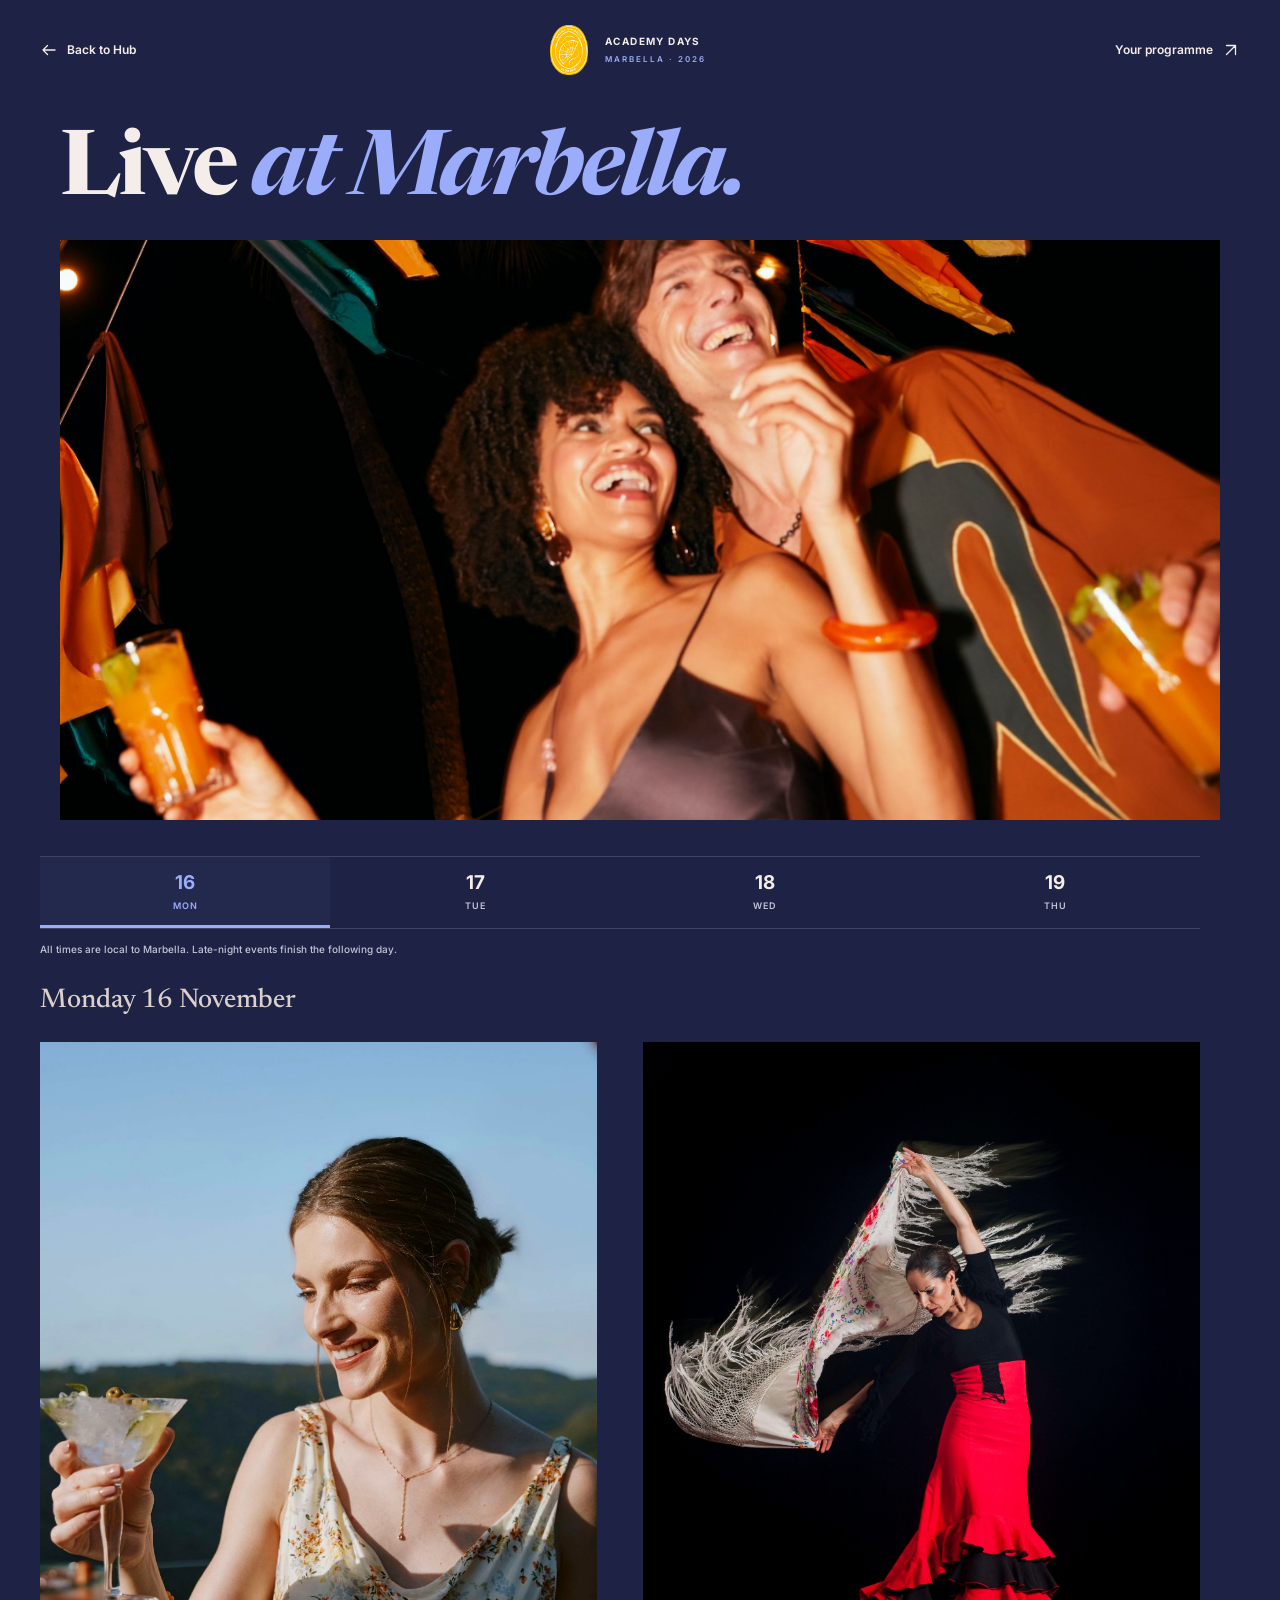
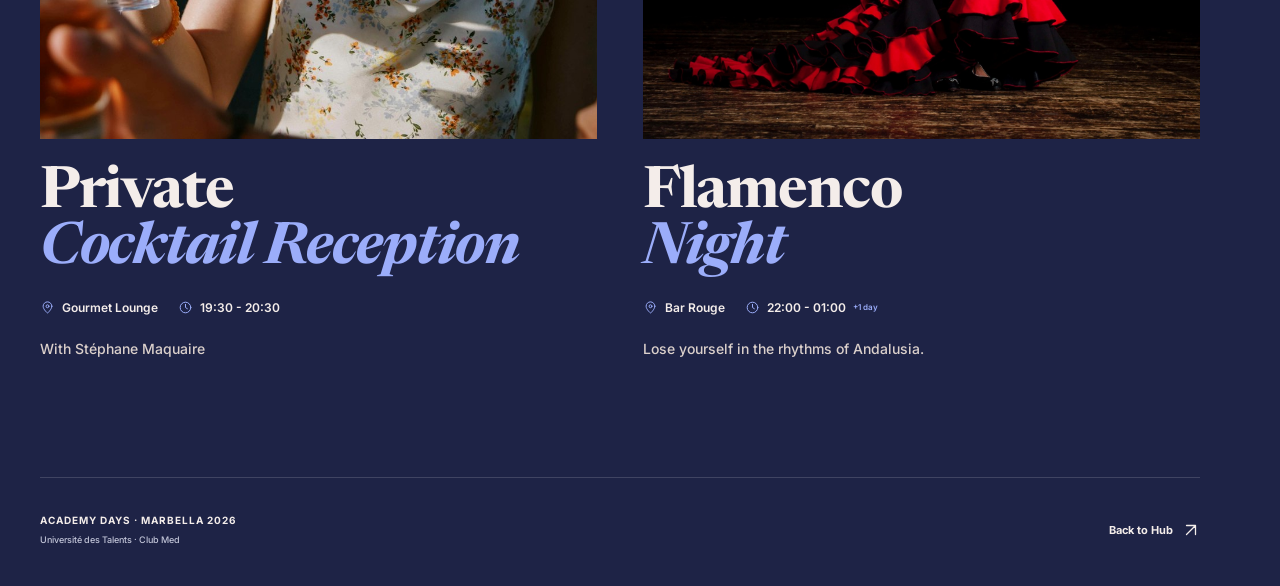
==== index.html @ 154d4a08 "Add files via upload" ====
<!doctype html>
<html lang="en"><head><meta charset="utf-8"><meta name="viewport" content="width=device-width,initial-scale=1,viewport-fit=cover"><meta name="theme-color" content="#1e2346"><meta name="description" content="Academy Days evening events in Marbella, 16–19 November 2026."><title>Live at Marbella · Academy Days 2026</title><link rel="icon" href="assets/marbella-logo.png"><link rel="preconnect" href="https://fonts.googleapis.com"><link rel="preconnect" href="https://fonts.gstatic.com" crossorigin><link href="https://fonts.googleapis.com/css2?family=Inter:wght@500;600;700&family=Newsreader:ital,opsz,wght@0,6..72,500;0,6..72,700;1,6..72,500;1,6..72,700&display=swap" rel="stylesheet"><link rel="stylesheet" href="styles.css?v=8"><script defer src="events-data.js"></script><script defer src="app.js?v=9"></script></head>
<body><a class="skip" href="#moments">Skip to events</a><header class="site-header"><a class="back" href="https://boostlearning.my.canva.site/hub-academy-days-2026"><svg class="nav-icon" viewBox="0 0 24 24" fill="none" stroke="currentColor" stroke-width="1.7" stroke-linecap="round" stroke-linejoin="round" aria-hidden="true"><path d="M20 12H4m6-6-6 6 6 6"/></svg>Back to Hub</a><a class="brand" href="#"><img src="assets/marbella-logo.png" width="48" height="50" alt="Academy Days"><span>ACADEMY DAYS<small>MARBELLA · 2026</small></span></a><a class="programme-link" href="https://academy-days-marbella-programme-2026.netlify.app/">Your programme <svg class="nav-icon" viewBox="0 0 24 24" fill="none" stroke="currentColor" stroke-width="1.7" stroke-linecap="round" stroke-linejoin="round" aria-hidden="true"><path d="M6 18 18 6M6 6h12v12"/></svg></a></header>
<main><section class="hero hero-cover" aria-labelledby="page-title"><div class="hero-text"><h1 id="page-title">Live <em>at Marbella.</em></h1></div><div class="hero-photo"><img src="assets/cover-party.jpg" width="1365" height="2048" alt="Two friends celebrating under warm lights and colourful flags" fetchpriority="high"></div></section>
<section id="moments" class="moments" aria-labelledby="moments-title"><h2 id="moments-title" class="visually-hidden">Your events</h2><nav class="day-nav" aria-label="Choose a day" id="dayNav"></nav><p class="schedule-note">All times are local to Marbella. Late-night events finish the following day.</p><div id="liveStatus" class="live-status" hidden aria-live="polite"></div><div id="eventList"></div><noscript><p>Monday 16: Private Cocktail Reception 19:30–20:30, Flamenco Night 22:00–01:00. Tuesday 17: Prom Show 22:00. Wednesday 18: Music Factory Live Show 22:00 and Silent Party at Bar Rouge. Thursday 19: La Vie en Rose Show 22:00.</p></noscript></section>
<footer><div>ACADEMY DAYS · MARBELLA 2026<small>Université des Talents · Club Med</small></div><a href="https://boostlearning.my.canva.site/hub-academy-days-2026">Back to Hub <svg class="nav-icon" viewBox="0 0 24 24" fill="none" stroke="currentColor" stroke-width="1.7" stroke-linecap="round" stroke-linejoin="round" aria-hidden="true"><path d="M6 18 18 6M6 6h12v12"/></svg></a></footer></main></body></html>
---- styles.css ----
:root{--navy:#1e2346;--accent:#9badfa;--stone:#dbd0cb;--paper:#f4edea;--line:#ffffff26;--muted:#c2c5d8;--serif:Newsreader,Georgia,serif;--sans:Inter,Arial,sans-serif}*{box-sizing:border-box}html{scroll-behavior:smooth;scroll-padding-top:95px}body{margin:0;background:var(--navy);color:var(--paper);font:500 14px/1.65 var(--sans);-webkit-font-smoothing:antialiased}a{color:inherit;text-decoration:none}button,input,textarea,select{font:inherit}a:focus-visible,button:focus-visible,input:focus-visible,textarea:focus-visible,select:focus-visible{outline:3px solid var(--accent);outline-offset:5px}button{cursor:pointer;color:inherit}.skip{position:fixed;top:-90px;z-index:30;padding:12px;background:var(--paper);color:var(--navy)}.skip:focus{top:10px}.site-header{max-width:1320px;min-height:100px;margin:auto;padding:20px 40px;display:flex;align-items:center;justify-content:space-between;gap:24px}.back,.programme-link{font-size:12px;font-weight:600;min-height:44px;display:flex;align-items:center}.brand{display:flex;align-items:center;gap:12px}.brand img{object-fit:contain}.brand span{font-size:10px;font-weight:700;letter-spacing:1.4px;line-height:1.4}.brand small{display:block;font-size:8px;font-weight:600;letter-spacing:2px;margin-top:6px;color:var(--accent)}.hero{max-width:1240px;margin:30px auto 75px;display:grid;grid-template-columns:.95fr 1.15fr;gap:48px;align-items:center}.hero-text{padding:24px 0}.eyebrow{font-size:10px;font-weight:700;letter-spacing:1.5px;line-height:1.6}h1{font:700 clamp(68px,7.8vw,112px)/.96 var(--serif);letter-spacing:-3px;margin:0 0 30px}h1 em{display:block;color:var(--accent);font-weight:700}.hero-copy{font-size:15px;line-height:1.8;font-weight:500;color:var(--stone);max-width:310px;margin:0 0 25px}.text-link{display:inline-flex;align-items:center;gap:30px;padding:10px 0;border-bottom:1px solid currentColor;font-size:12px;font-weight:700}.hero-photo{position:relative;overflow:hidden;aspect-ratio:1.23}.hero-photo img{height:100%;width:100%;object-fit:cover;object-position:59% 50%;display:block}.photo-caption{position:absolute;left:20px;bottom:18px;padding:8px 0;color:white;text-shadow:0 1px 9px #111;letter-spacing:1.2px;font-size:8px;font-weight:700}.moments{max-width:1160px;margin:auto;padding-bottom:64px}.section-head{display:flex;align-items:end;justify-content:space-between;gap:20px;margin:0 0 28px}h2{font:700 44px/1.1 var(--serif);letter-spacing:-1px;margin:0}h2 em{font-weight:500;color:var(--accent)}.section-head p{font-size:12px;margin:0 0 4px;color:var(--stone)}.day-nav{display:grid;grid-template-columns:repeat(4,minmax(0,1fr));position:sticky;top:0;z-index:10;background:var(--navy);border-top:1px solid var(--line);border-bottom:1px solid var(--line)}.day-nav button{background:none;border:0;border-bottom:3px solid transparent;padding:14px 8px;min-height:70px;font-size:19px;font-weight:700;line-height:1.25}.day-nav small{display:block;font-size:9px;letter-spacing:1px;font-weight:600;margin-top:5px;color:var(--muted)}.day-nav button[aria-pressed=true]{color:var(--accent);border-bottom-color:var(--accent);background:#9badfa0a}.day-nav button[aria-pressed=true] small{color:var(--accent)}.schedule-note{font-size:10px;line-height:1.7;color:var(--muted);margin:17px 0 38px}.day-section{margin-bottom:36px}.day-title{display:flex;align-items:baseline;justify-content:space-between;gap:20px;margin-bottom:25px}.day-title h3{font:500 27px/1.2 var(--serif);margin:0;color:var(--stone)}.day-title span{font-size:9px;font-weight:700;letter-spacing:1.1px;color:var(--accent)}.event-grid{display:grid;grid-template-columns:repeat(2,minmax(0,1fr));gap:65px 46px;align-items:start}.moment-card{min-width:0;background:none;color:var(--paper)}.moment-meta{display:flex;align-items:baseline;justify-content:space-between;gap:12px;padding:0 0 12px;border-bottom:1px solid var(--line);margin-bottom:14px}.moment-time{font-size:13px;line-height:1.5;font-weight:700;margin:0;white-space:nowrap}.moment-time small{font-size:8px;color:var(--accent);margin-left:5px}.moment-category{font-size:8px;line-height:1.5;letter-spacing:1.1px;text-align:right;text-transform:uppercase;font-weight:700;color:var(--accent);margin:0}.moment-photo{aspect-ratio:4/5;position:relative;overflow:hidden;background:#161b36}.moment-image{display:block;width:100%;height:100%;object-fit:cover}.moment-copy{padding:26px 0 0}.moment-title{font:700 58px/.98 var(--serif);letter-spacing:-1.3px;margin:0 0 20px;overflow-wrap:break-word}.moment-title span,.moment-title em{display:block}.moment-title em{font-weight:700;color:var(--accent)}.moment-location{font-size:12px;line-height:1.6;font-weight:700;color:var(--paper);margin:0 0 17px}.moment-description{font-size:14px;line-height:1.8;color:var(--stone);margin:0;max-width:390px}.moment-dress{display:flex;justify-content:space-between;align-items:baseline;gap:15px;font-size:12px;font-weight:600;padding-top:17px;margin:23px 0 0;border-top:1px solid var(--line);color:var(--paper)}.moment-dress span:first-child{font-size:8px;letter-spacing:1.3px;color:var(--accent);font-weight:700}.single .event-grid{grid-template-columns:1fr}.single .moment-card{display:grid;grid-template-columns:1.1fr 1fr;gap:60px;align-items:center}.single .moment-title{font-size:80px}.single .moment-description{max-width:340px}.single .moment-copy{padding:25px 0 0}.live-status{padding:14px 18px;border-left:3px solid var(--accent);background:#9badfa18;margin:0 0 26px;font-size:12px;font-weight:600}.programme-cta{max-width:1160px;border-top:1px solid var(--line);margin:auto;padding:55px 24px 60px;text-align:center}.programme-cta h2{font-size:50px;margin:23px 0}.programme-cta .eyebrow{font-size:9px;color:var(--stone)}footer{max-width:1160px;margin:auto;padding:30px 0 34px;border-top:1px solid var(--line);display:flex;justify-content:space-between;align-items:center;font-size:10px;font-weight:700;letter-spacing:1px;gap:20px}footer small{display:block;font-size:9px;color:var(--muted);font-weight:500;letter-spacing:0;margin-top:5px}footer a{font-size:11px;letter-spacing:0;min-height:44px;display:flex;align-items:center}
@media(max-width:1320px){.hero{margin-left:40px;margin-right:40px}.moments,footer,.programme-cta{margin-left:40px;margin-right:40px}}
@media(max-width:760px){.site-header{padding:12px 22px;min-height:76px}.programme-link{display:none}.brand img{width:38px;height:42px}.brand{gap:8px}.brand span{font-size:9px;letter-spacing:.8px}.brand small{font-size:7px;letter-spacing:1px}.back{font-size:11px}.hero{margin:14px 22px 46px;grid-template-columns:1fr;gap:24px}.hero-text{padding:12px 0 0}h1{font-size:70px;letter-spacing:-2.2px;margin:0 0 20px}h1 em{display:block}.hero-copy{font-size:14px;line-height:1.7;max-width:290px;margin-bottom:13px}.hero-copy br{display:none}.text-link{font-size:12px;padding:9px 0;gap:26px}.hero-photo{aspect-ratio:5/4;margin-right:-22px}.hero-photo img{object-position:58% 43%}.photo-caption{left:14px;bottom:10px;font-size:7px;padding:6px 0}.moments{margin:0 22px;padding-bottom:10px}.section-head{display:block;margin-bottom:25px}h2{font-size:37px;letter-spacing:-.6px}.section-head p{font-size:12px;margin-top:10px;max-width:270px}.day-nav button{min-height:64px;font-size:20px;padding:11px 3px}.day-nav small{font-size:8px;letter-spacing:.7px}.schedule-note{font-size:9px;margin:14px 0 30px;max-width:290px}.day-title{margin-bottom:25px;gap:14px}.day-title h3{font-size:24px}.day-title span{font-size:8px;white-space:nowrap}.event-grid,.single .event-grid{grid-template-columns:1fr;gap:46px}.single .moment-card{display:block}.moment-meta{padding-bottom:11px;margin-bottom:12px}.moment-time{font-size:12px}.moment-category{font-size:7px;letter-spacing:.8px}.moment-photo{aspect-ratio:4/5}.moment-copy,.single .moment-copy{padding:24px 0 0}.moment-title,.single .moment-title{font-size:clamp(46px,13.3vw,60px);line-height:1;letter-spacing:-1px;margin-bottom:18px}.moment-location{font-size:12px;margin-bottom:13px}.moment-description{font-size:14px;line-height:1.75;max-width:310px}.moment-dress{margin-top:20px;padding-top:15px;font-size:11px}.day-section{margin-bottom:36px}.programme-cta{margin:0 22px;padding:32px 0 36px}.programme-cta h2{font-size:39px}.programme-cta .eyebrow{font-size:8px}footer{margin:0 22px;padding:22px 0;font-size:8px;letter-spacing:.5px}footer small{font-size:8px}footer a{font-size:10px}.live-status{font-size:11px;padding:12px 14px}}
@media(max-width:360px){h1{font-size:61px}.brand span{font-size:8px}.back{font-size:10px}.moment-time{font-size:11px}.moment-category{font-size:6.5px}.moment-title,.single .moment-title{font-size:46px}.moment-meta{gap:8px}}
@media(prefers-reduced-motion:reduce){html{scroll-behavior:auto}}

/* Venue and time share one line below the title; no information overlays photos. */
.moment-info{display:flex;flex-wrap:wrap;align-items:center;gap:9px 20px;margin:0 0 19px}.moment-info .moment-location,.moment-info .moment-time{position:static;display:flex;align-items:center;gap:7px;padding:0;margin:0;background:none;color:var(--paper);font-size:12px;font-weight:600;line-height:1.6;white-space:nowrap}.line-icon{display:inline-flex;flex-shrink:0;width:15px;height:15px;color:var(--accent)}.line-icon svg{width:100%;height:100%}.moment-info .moment-time small{margin-left:0;font-size:8px;color:var(--accent)}.nav-icon{width:18px;height:18px;display:inline-block;flex-shrink:0;vertical-align:middle}.back,.programme-link,footer a{gap:9px}.hero-no-photo{display:block;text-align:center;max-width:900px;margin:32px auto 65px}.hero-no-photo .hero-copy{margin-left:auto;margin-right:auto}.hero-no-photo h1 em{display:inline}.hero-photo{margin-left:0;margin-right:0}.hero-photo img{object-position:center}
@media(max-width:760px){.hero-no-photo{margin:18px 22px 45px;text-align:left}.hero-no-photo h1 em{display:block}.hero-no-photo .hero-copy{margin-left:0}.hero-photo{margin-left:0;margin-right:0}.moment-info{gap:9px 15px;margin-bottom:17px}.moment-info .moment-location,.moment-info .moment-time{font-size:11px}.line-icon{width:14px;height:14px}.single .moment-copy{padding-top:24px}}

/* Supplied party cover: balanced margins and a portrait crop retaining both faces. */
.hero-cover{display:grid;grid-template-columns:.95fr 1.05fr;gap:60px;max-width:1160px;margin:22px auto 70px;text-align:left;align-items:center}.hero-cover .hero-photo{width:100%;margin:0;aspect-ratio:4/5;overflow:hidden}.hero-cover .hero-photo img{object-fit:cover;object-position:50% 66%;width:100%;height:100%;display:block}.hero-cover .hero-text{min-width:0}.hero-cover .hero-copy{margin-left:0;margin-right:0}
@media(max-width:1240px){.hero-cover{margin-left:40px;margin-right:40px}}
@media(max-width:760px){.hero-cover{grid-template-columns:1fr;gap:28px;margin:14px 22px 45px}.hero-cover .hero-text{padding:12px 0 0}.hero-cover .hero-photo{aspect-ratio:4/5;width:100%;margin:0}.hero-cover .hero-photo img{object-position:50% 66%}}

/* Compact cover and a direct route to the programme by day. */
.visually-hidden{position:absolute;width:1px;height:1px;padding:0;margin:-1px;overflow:hidden;clip:rect(0,0,0,0);white-space:nowrap;border:0}.hero-cover{display:block;max-width:1160px;margin:18px auto 36px}.hero-cover .hero-text{padding:12px 0 24px}.hero-cover h1{font-size:clamp(58px,7vw,92px);margin:0}.hero-cover h1 em{display:inline}.hero-cover .hero-photo{aspect-ratio:2/1;margin:0;width:100%}.hero-cover .hero-photo img{object-position:50% 65%}.schedule-note{margin-top:12px;margin-bottom:27px}.moment-card{padding-bottom:15px}
@media(max-width:1240px){.hero-cover{margin-left:40px;margin-right:40px}}
@media(max-width:760px){.hero-cover{margin:8px 22px 25px}.hero-cover .hero-text{padding:9px 0 19px}.hero-cover h1{font-size:clamp(41px,12vw,53px);letter-spacing:-1.6px;line-height:1.05}.hero-cover h1 em{display:inline}.hero-cover .hero-photo{aspect-ratio:16/10;width:100%;margin:0}.hero-cover .hero-photo img{object-position:50% 65%}.schedule-note{margin:12px 0 25px;font-size:9px}.day-title{margin-bottom:20px}.moment-title,.single .moment-title{font-size:clamp(42px,12vw,53px)}.event-grid,.single .event-grid{gap:35px}.moment-copy,.single .moment-copy{padding-top:20px}.moment-card{padding-bottom:0}}

@media(max-width:760px){.hero-cover h1{font-size:clamp(34px,11vw,49px)}}
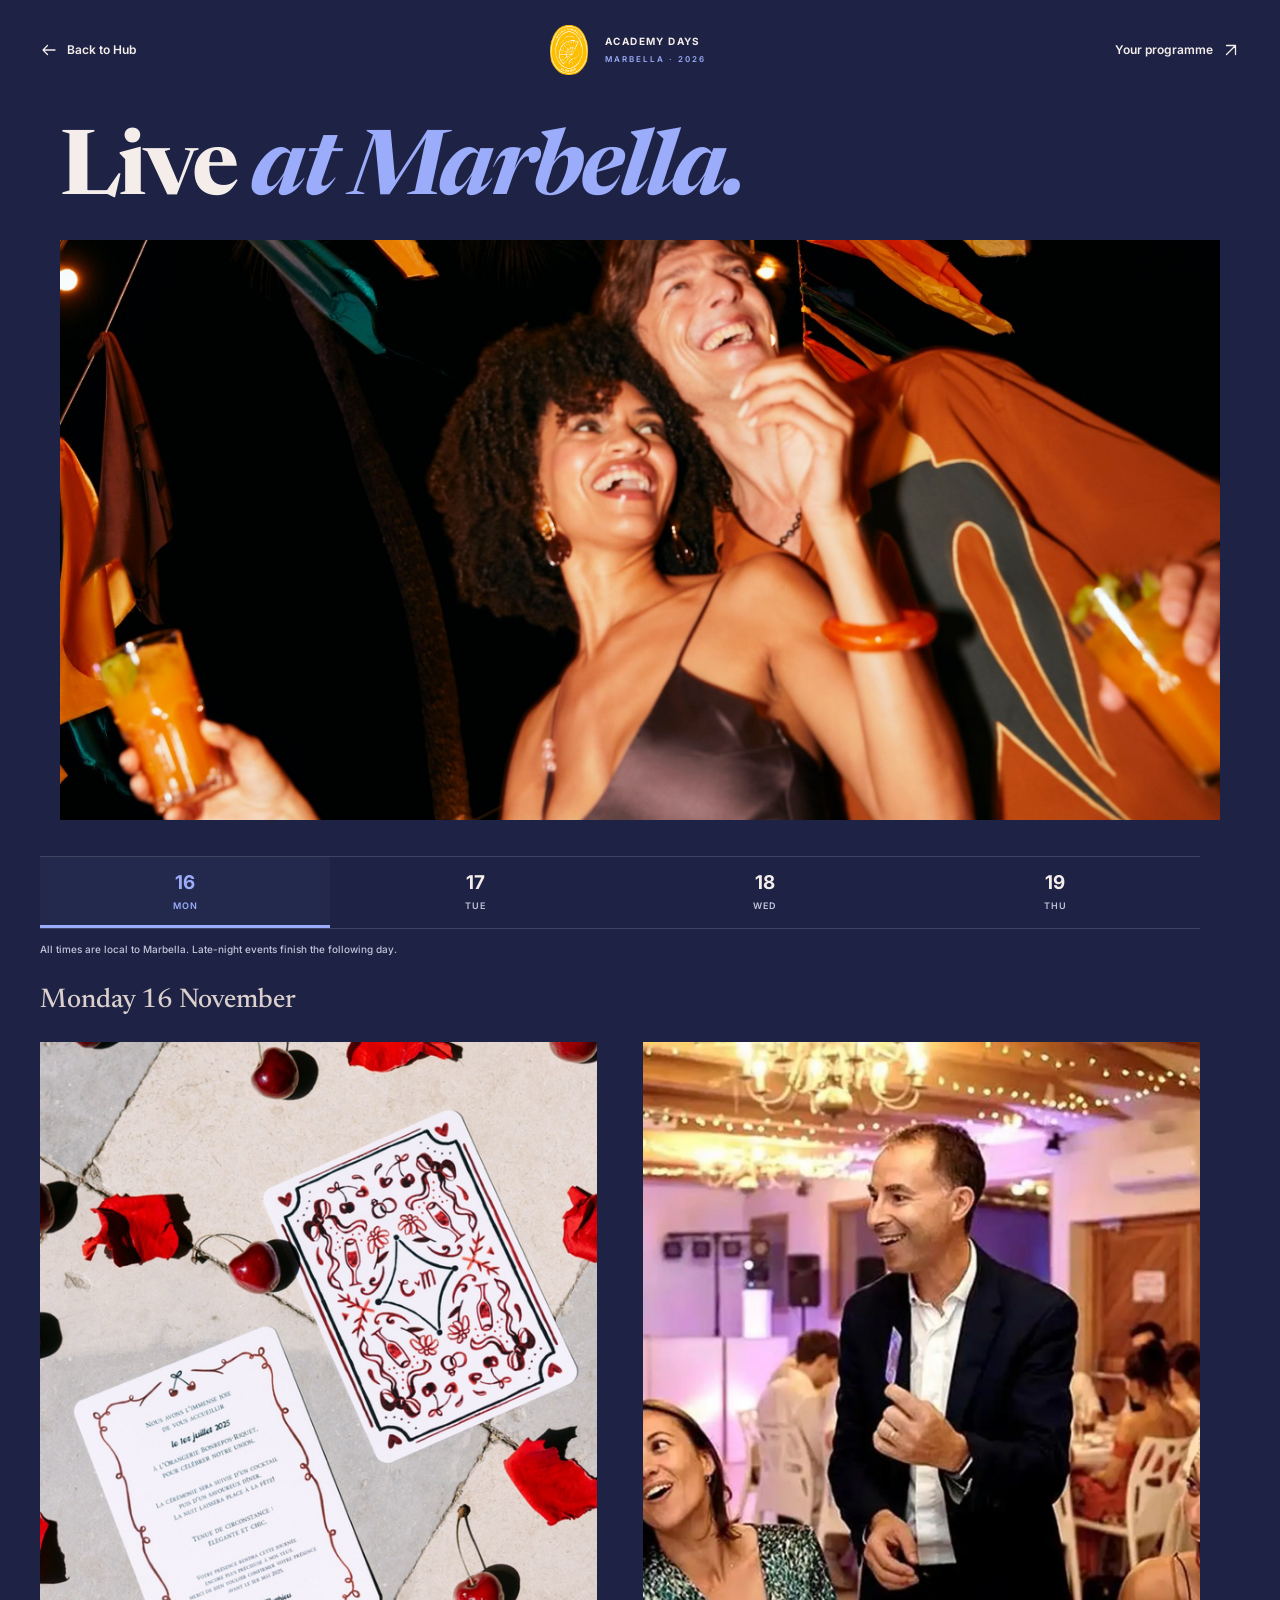
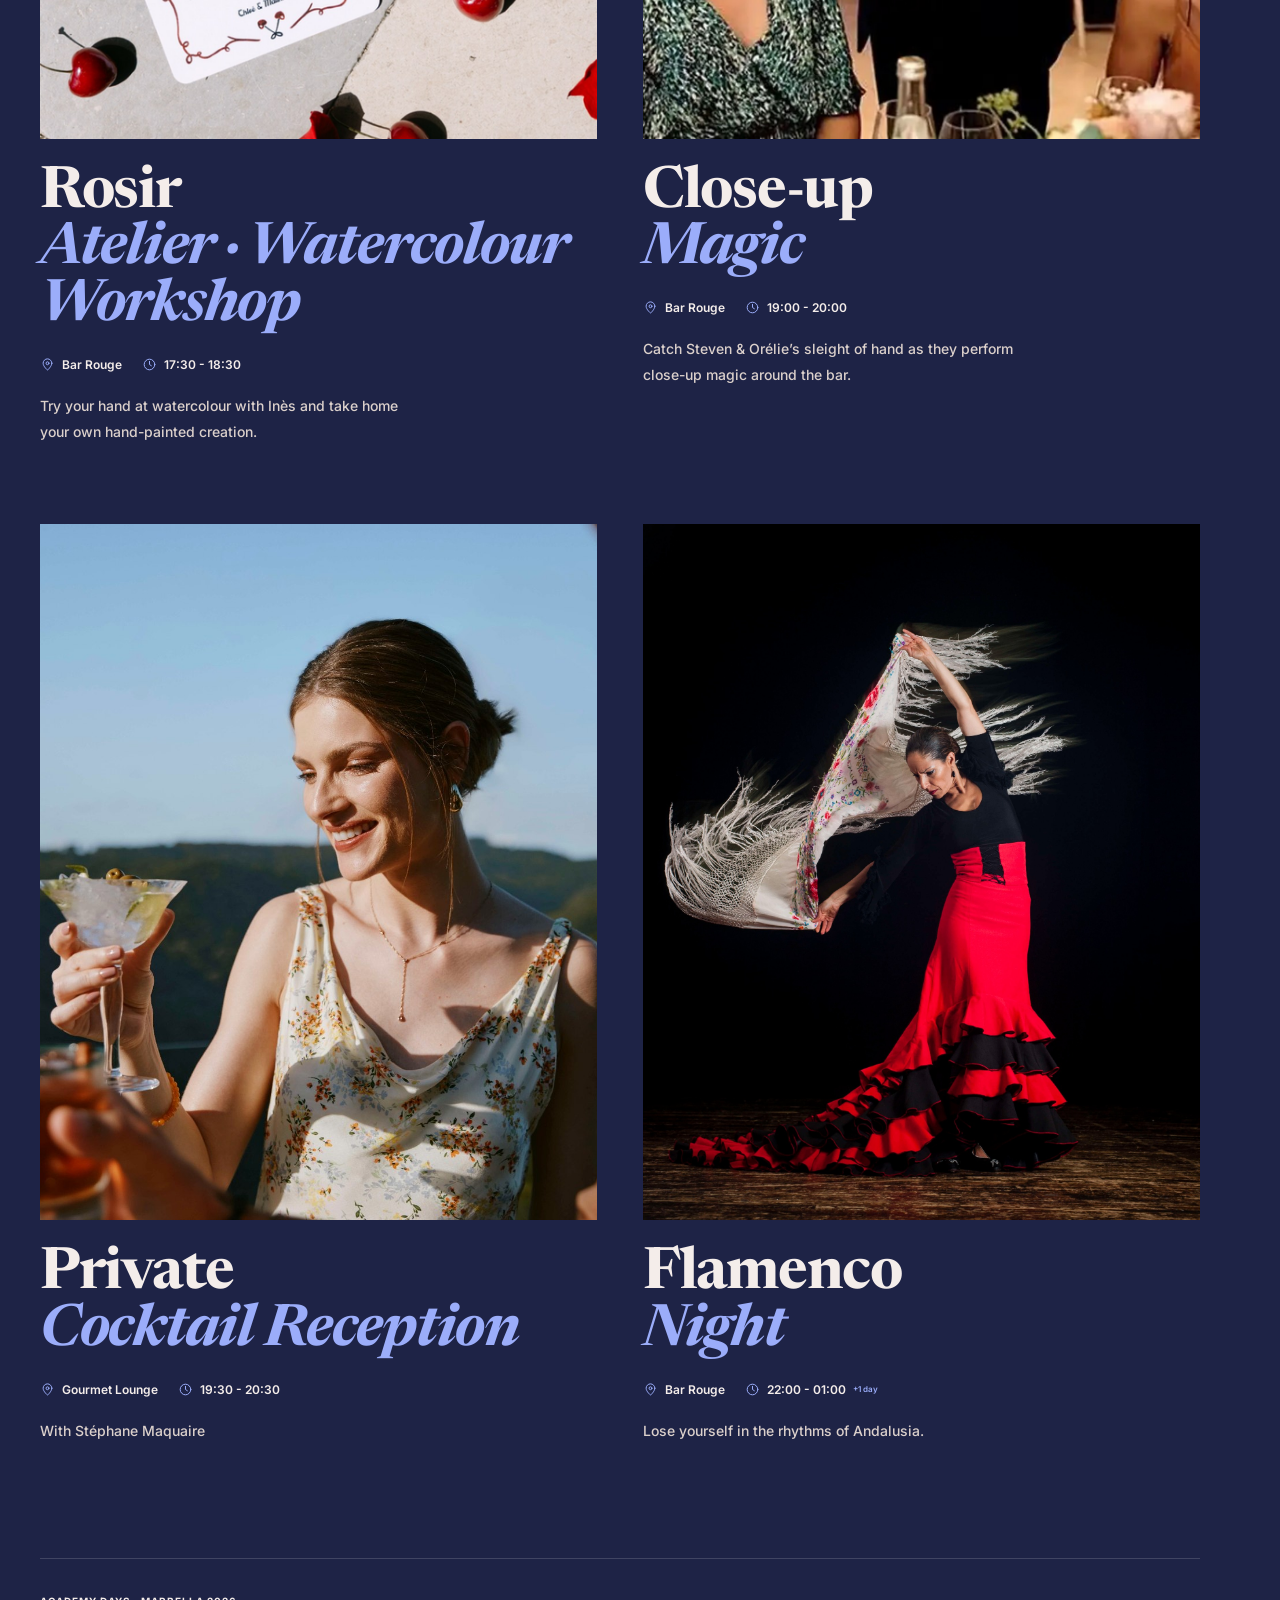
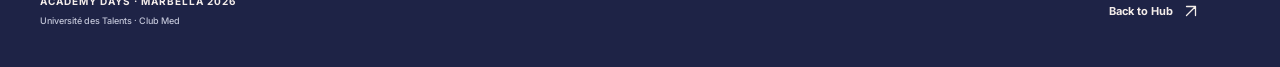
==== commit 25c997a7: "Add files via upload" ====
--- a/index.html
+++ b/index.html
@@ -1,6 +1,6 @@
 <!doctype html>
-<html lang="en"><head><meta charset="utf-8"><meta name="viewport" content="width=device-width,initial-scale=1,viewport-fit=cover"><meta name="theme-color" content="#1e2346"><meta name="description" content="Academy Days evening events in Marbella, 16–19 November 2026."><title>Live at Marbella · Academy Days 2026</title><link rel="icon" href="assets/marbella-logo.png"><link rel="preconnect" href="https://fonts.googleapis.com"><link rel="preconnect" href="https://fonts.gstatic.com" crossorigin><link href="https://fonts.googleapis.com/css2?family=Inter:wght@500;600;700&family=Newsreader:ital,opsz,wght@0,6..72,500;0,6..72,700;1,6..72,500;1,6..72,700&display=swap" rel="stylesheet"><link rel="stylesheet" href="styles.css?v=8"><script defer src="events-data.js"></script><script defer src="app.js?v=9"></script></head>
+<html lang="en"><head><meta charset="utf-8"><meta name="viewport" content="width=device-width,initial-scale=1,viewport-fit=cover"><meta name="theme-color" content="#1e2346"><meta name="description" content="Academy Days evening events in Marbella, 16–19 November 2026."><title>Live at Marbella · Academy Days 2026</title><link rel="icon" href="assets/marbella-logo.png"><link rel="preconnect" href="https://fonts.googleapis.com"><link rel="preconnect" href="https://fonts.gstatic.com" crossorigin><link href="https://fonts.googleapis.com/css2?family=Inter:wght@500;600;700&family=Newsreader:ital,opsz,wght@0,6..72,500;0,6..72,700;1,6..72,500;1,6..72,700&display=swap" rel="stylesheet"><link rel="stylesheet" href="styles.css?v=8"><script defer src="events-data.js?v=2"></script><script defer src="app.js?v=10"></script></head>
 <body><a class="skip" href="#moments">Skip to events</a><header class="site-header"><a class="back" href="https://boostlearning.my.canva.site/hub-academy-days-2026"><svg class="nav-icon" viewBox="0 0 24 24" fill="none" stroke="currentColor" stroke-width="1.7" stroke-linecap="round" stroke-linejoin="round" aria-hidden="true"><path d="M20 12H4m6-6-6 6 6 6"/></svg>Back to Hub</a><a class="brand" href="#"><img src="assets/marbella-logo.png" width="48" height="50" alt="Academy Days"><span>ACADEMY DAYS<small>MARBELLA · 2026</small></span></a><a class="programme-link" href="https://academy-days-marbella-programme-2026.netlify.app/">Your programme <svg class="nav-icon" viewBox="0 0 24 24" fill="none" stroke="currentColor" stroke-width="1.7" stroke-linecap="round" stroke-linejoin="round" aria-hidden="true"><path d="M6 18 18 6M6 6h12v12"/></svg></a></header>
 <main><section class="hero hero-cover" aria-labelledby="page-title"><div class="hero-text"><h1 id="page-title">Live <em>at Marbella.</em></h1></div><div class="hero-photo"><img src="assets/cover-party.jpg" width="1365" height="2048" alt="Two friends celebrating under warm lights and colourful flags" fetchpriority="high"></div></section>
-<section id="moments" class="moments" aria-labelledby="moments-title"><h2 id="moments-title" class="visually-hidden">Your events</h2><nav class="day-nav" aria-label="Choose a day" id="dayNav"></nav><p class="schedule-note">All times are local to Marbella. Late-night events finish the following day.</p><div id="liveStatus" class="live-status" hidden aria-live="polite"></div><div id="eventList"></div><noscript><p>Monday 16: Private Cocktail Reception 19:30–20:30, Flamenco Night 22:00–01:00. Tuesday 17: Prom Show 22:00. Wednesday 18: Music Factory Live Show 22:00 and Silent Party at Bar Rouge. Thursday 19: La Vie en Rose Show 22:00.</p></noscript></section>
+<section id="moments" class="moments" aria-labelledby="moments-title"><h2 id="moments-title" class="visually-hidden">Your events</h2><nav class="day-nav" aria-label="Choose a day" id="dayNav"></nav><p class="schedule-note">All times are local to Marbella. Late-night events finish the following day.</p><div id="liveStatus" class="live-status" hidden aria-live="polite"></div><div id="eventList"></div><noscript><p>Monday 16: Private Cocktail Reception 19:30–20:30, Flamenco Night 22:00–01:00. Tuesday 17: Prom Show 22:00. Wednesday 18: Music Factory Live Show 22:00 and Silent Party with Vaaro after the show at Bar Rouge. Thursday 19: La Vie en Rose Show 22:00.</p><p>Daily, 16–19 November at Bar Rouge: Rosir Atelier 17:30–18:30 and Close-up Magic 19:00–20:00. Tuesday and Thursday: LoungeDuo 18:45–20:00 at Bar Rouge and Vaaro 22:30–00:00 at the Nightclub. Wednesday: Vaaro 18:45–20:00 at Bar Rouge.</p></noscript></section>
 <footer><div>ACADEMY DAYS · MARBELLA 2026<small>Université des Talents · Club Med</small></div><a href="https://boostlearning.my.canva.site/hub-academy-days-2026">Back to Hub <svg class="nav-icon" viewBox="0 0 24 24" fill="none" stroke="currentColor" stroke-width="1.7" stroke-linecap="round" stroke-linejoin="round" aria-hidden="true"><path d="M6 18 18 6M6 6h12v12"/></svg></a></footer></main></body></html>
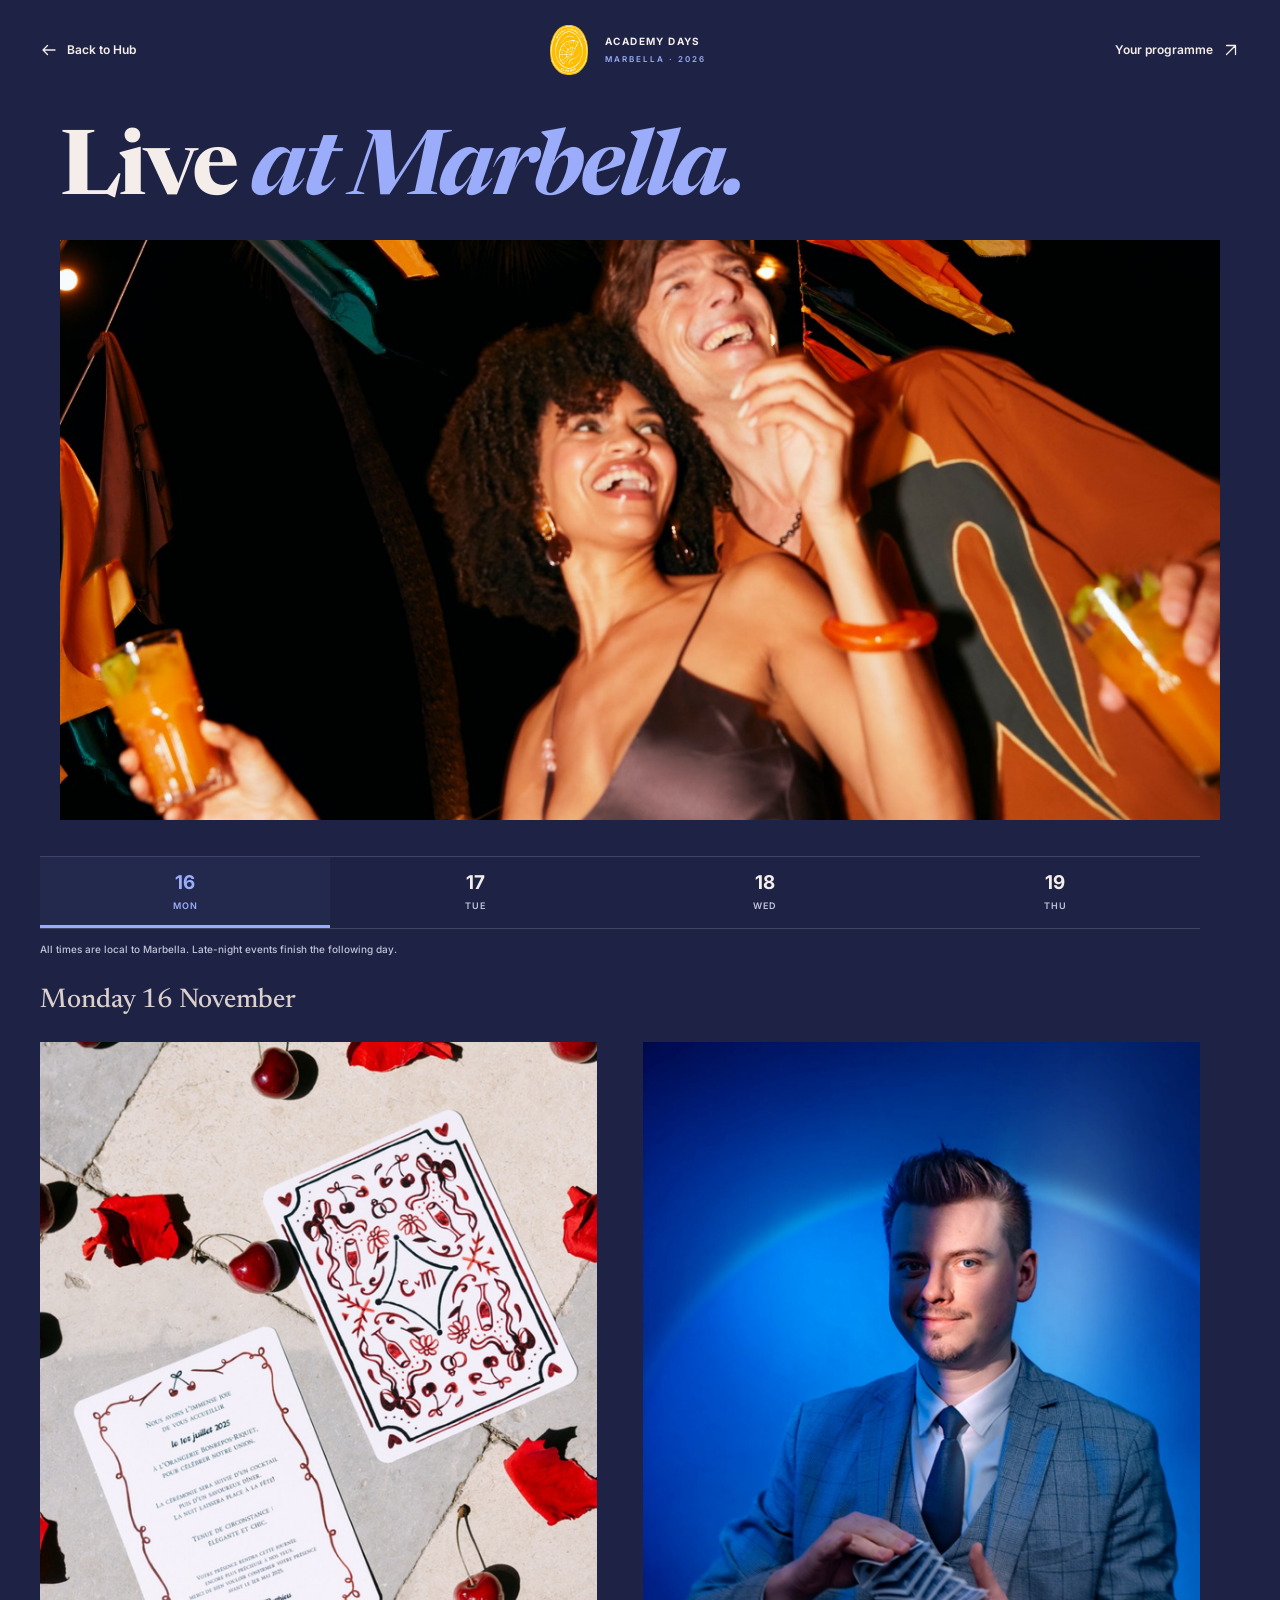
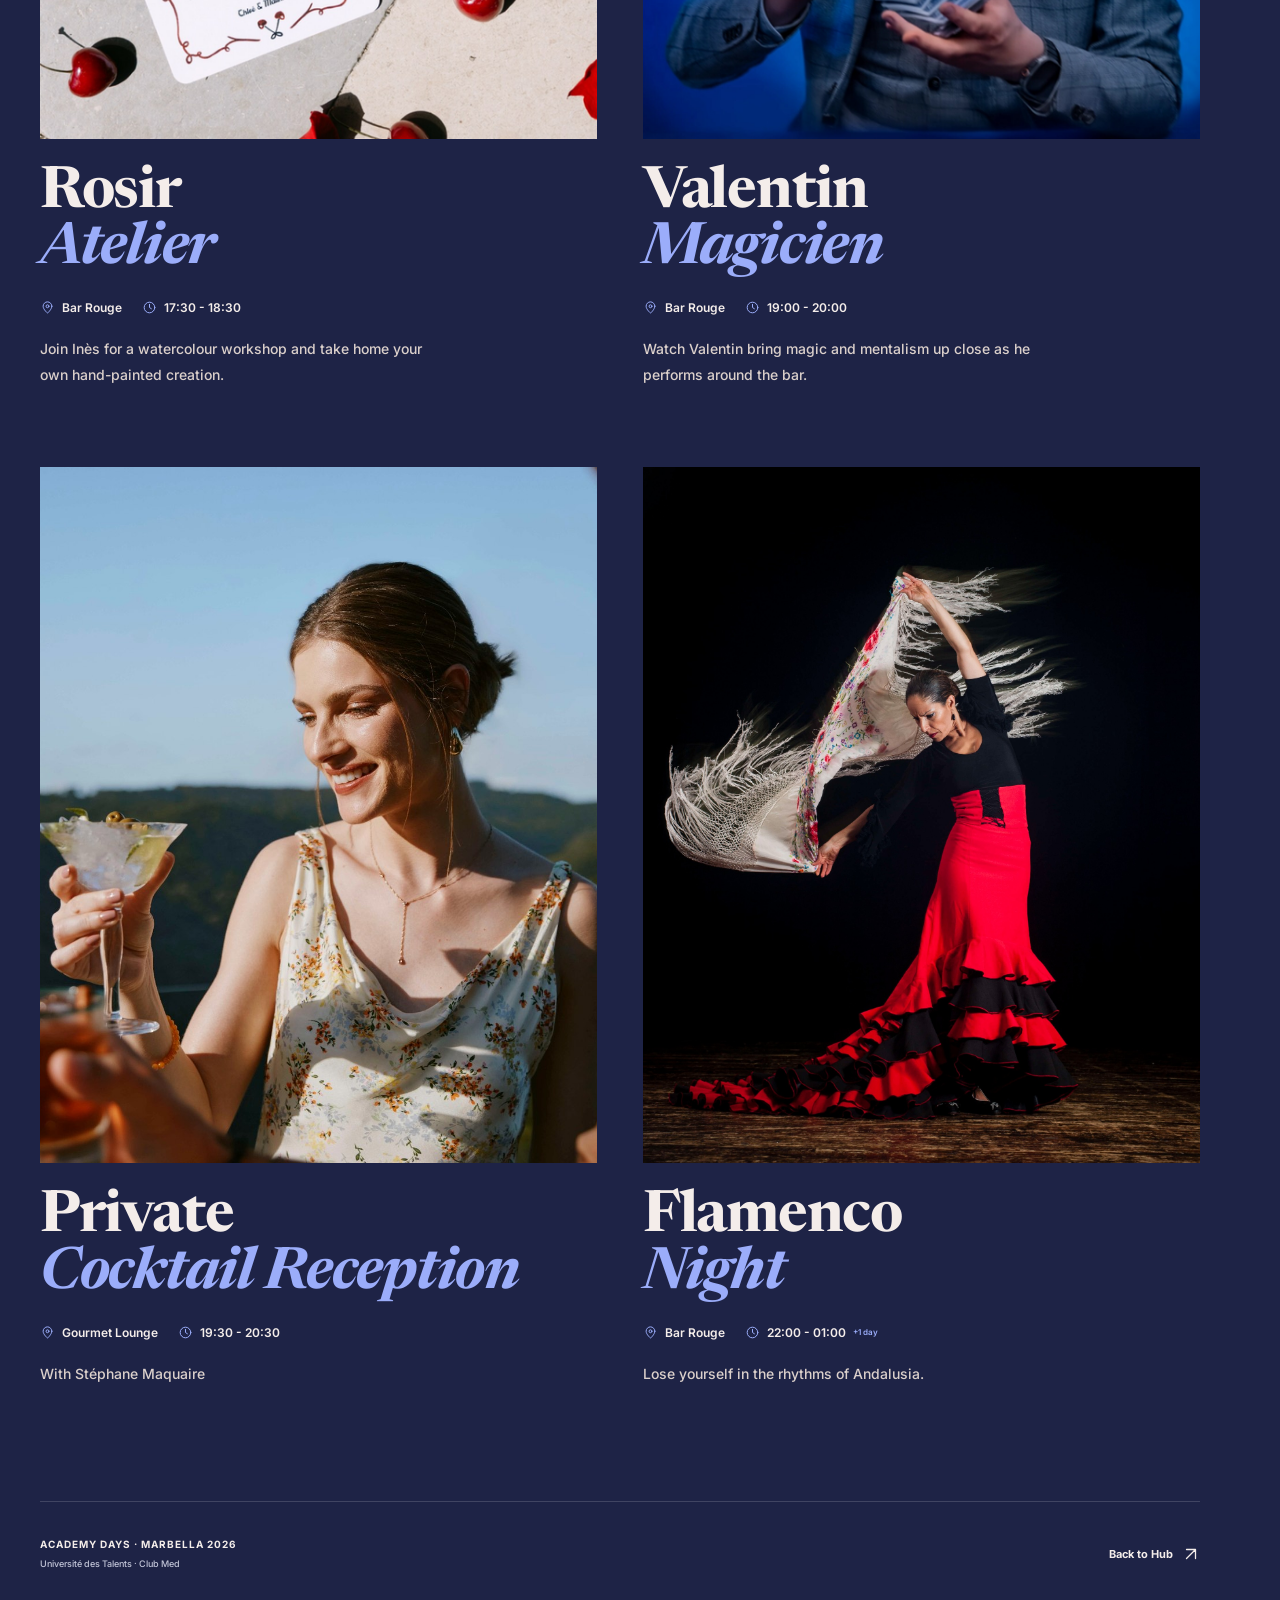
==== commit 22cd136b: "Add files via upload" ====
--- a/index.html
+++ b/index.html
@@ -1,6 +1,6 @@
 <!doctype html>
-<html lang="en"><head><meta charset="utf-8"><meta name="viewport" content="width=device-width,initial-scale=1,viewport-fit=cover"><meta name="theme-color" content="#1e2346"><meta name="description" content="Academy Days evening events in Marbella, 16–19 November 2026."><title>Live at Marbella · Academy Days 2026</title><link rel="icon" href="assets/marbella-logo.png"><link rel="preconnect" href="https://fonts.googleapis.com"><link rel="preconnect" href="https://fonts.gstatic.com" crossorigin><link href="https://fonts.googleapis.com/css2?family=Inter:wght@500;600;700&family=Newsreader:ital,opsz,wght@0,6..72,500;0,6..72,700;1,6..72,500;1,6..72,700&display=swap" rel="stylesheet"><link rel="stylesheet" href="styles.css?v=8"><script defer src="events-data.js?v=2"></script><script defer src="app.js?v=10"></script></head>
+<html lang="en"><head><meta charset="utf-8"><meta name="viewport" content="width=device-width,initial-scale=1,viewport-fit=cover"><meta name="theme-color" content="#1e2346"><meta name="description" content="Academy Days evening events in Marbella, 16–19 November 2026."><title>Live at Marbella · Academy Days 2026</title><link rel="icon" href="assets/marbella-logo.png"><link rel="preconnect" href="https://fonts.googleapis.com"><link rel="preconnect" href="https://fonts.gstatic.com" crossorigin><link href="https://fonts.googleapis.com/css2?family=Inter:wght@500;600;700&family=Newsreader:ital,opsz,wght@0,6..72,500;0,6..72,700;1,6..72,500;1,6..72,700&display=swap" rel="stylesheet"><link rel="stylesheet" href="styles.css?v=8"><script defer src="events-data.js?v=3"></script><script defer src="app.js?v=10"></script></head>
 <body><a class="skip" href="#moments">Skip to events</a><header class="site-header"><a class="back" href="https://boostlearning.my.canva.site/hub-academy-days-2026"><svg class="nav-icon" viewBox="0 0 24 24" fill="none" stroke="currentColor" stroke-width="1.7" stroke-linecap="round" stroke-linejoin="round" aria-hidden="true"><path d="M20 12H4m6-6-6 6 6 6"/></svg>Back to Hub</a><a class="brand" href="#"><img src="assets/marbella-logo.png" width="48" height="50" alt="Academy Days"><span>ACADEMY DAYS<small>MARBELLA · 2026</small></span></a><a class="programme-link" href="https://academy-days-marbella-programme-2026.netlify.app/">Your programme <svg class="nav-icon" viewBox="0 0 24 24" fill="none" stroke="currentColor" stroke-width="1.7" stroke-linecap="round" stroke-linejoin="round" aria-hidden="true"><path d="M6 18 18 6M6 6h12v12"/></svg></a></header>
 <main><section class="hero hero-cover" aria-labelledby="page-title"><div class="hero-text"><h1 id="page-title">Live <em>at Marbella.</em></h1></div><div class="hero-photo"><img src="assets/cover-party.jpg" width="1365" height="2048" alt="Two friends celebrating under warm lights and colourful flags" fetchpriority="high"></div></section>
-<section id="moments" class="moments" aria-labelledby="moments-title"><h2 id="moments-title" class="visually-hidden">Your events</h2><nav class="day-nav" aria-label="Choose a day" id="dayNav"></nav><p class="schedule-note">All times are local to Marbella. Late-night events finish the following day.</p><div id="liveStatus" class="live-status" hidden aria-live="polite"></div><div id="eventList"></div><noscript><p>Monday 16: Private Cocktail Reception 19:30–20:30, Flamenco Night 22:00–01:00. Tuesday 17: Prom Show 22:00. Wednesday 18: Music Factory Live Show 22:00 and Silent Party with Vaaro after the show at Bar Rouge. Thursday 19: La Vie en Rose Show 22:00.</p><p>Daily, 16–19 November at Bar Rouge: Rosir Atelier 17:30–18:30 and Close-up Magic 19:00–20:00. Tuesday and Thursday: LoungeDuo 18:45–20:00 at Bar Rouge and Vaaro 22:30–00:00 at the Nightclub. Wednesday: Vaaro 18:45–20:00 at Bar Rouge.</p></noscript></section>
+<section id="moments" class="moments" aria-labelledby="moments-title"><h2 id="moments-title" class="visually-hidden">Your events</h2><nav class="day-nav" aria-label="Choose a day" id="dayNav"></nav><p class="schedule-note">All times are local to Marbella. Late-night events finish the following day.</p><div id="liveStatus" class="live-status" hidden aria-live="polite"></div><div id="eventList"></div><noscript><p>Monday 16: Private Cocktail Reception 19:30–20:30, Flamenco Night 22:00–01:00. Tuesday 17: Prom Show 22:00. Wednesday 18: Music Factory Live Show 22:00 and Silent Party with Vaaro after the show at Bar Rouge. Thursday 19: La Vie en Rose Show 22:00.</p><p>Daily, 16–19 November at Bar Rouge: Rosir Atelier 17:30–18:30 and Valentin Magicien 19:00–20:00. Tuesday and Thursday: LoungeDuo 18:45–20:00 at Bar Rouge and Vaaro 22:30–00:00 at the Nightclub. Wednesday: Vaaro 18:45–20:00 at Bar Rouge.</p></noscript></section>
 <footer><div>ACADEMY DAYS · MARBELLA 2026<small>Université des Talents · Club Med</small></div><a href="https://boostlearning.my.canva.site/hub-academy-days-2026">Back to Hub <svg class="nav-icon" viewBox="0 0 24 24" fill="none" stroke="currentColor" stroke-width="1.7" stroke-linecap="round" stroke-linejoin="round" aria-hidden="true"><path d="M6 18 18 6M6 6h12v12"/></svg></a></footer></main></body></html>
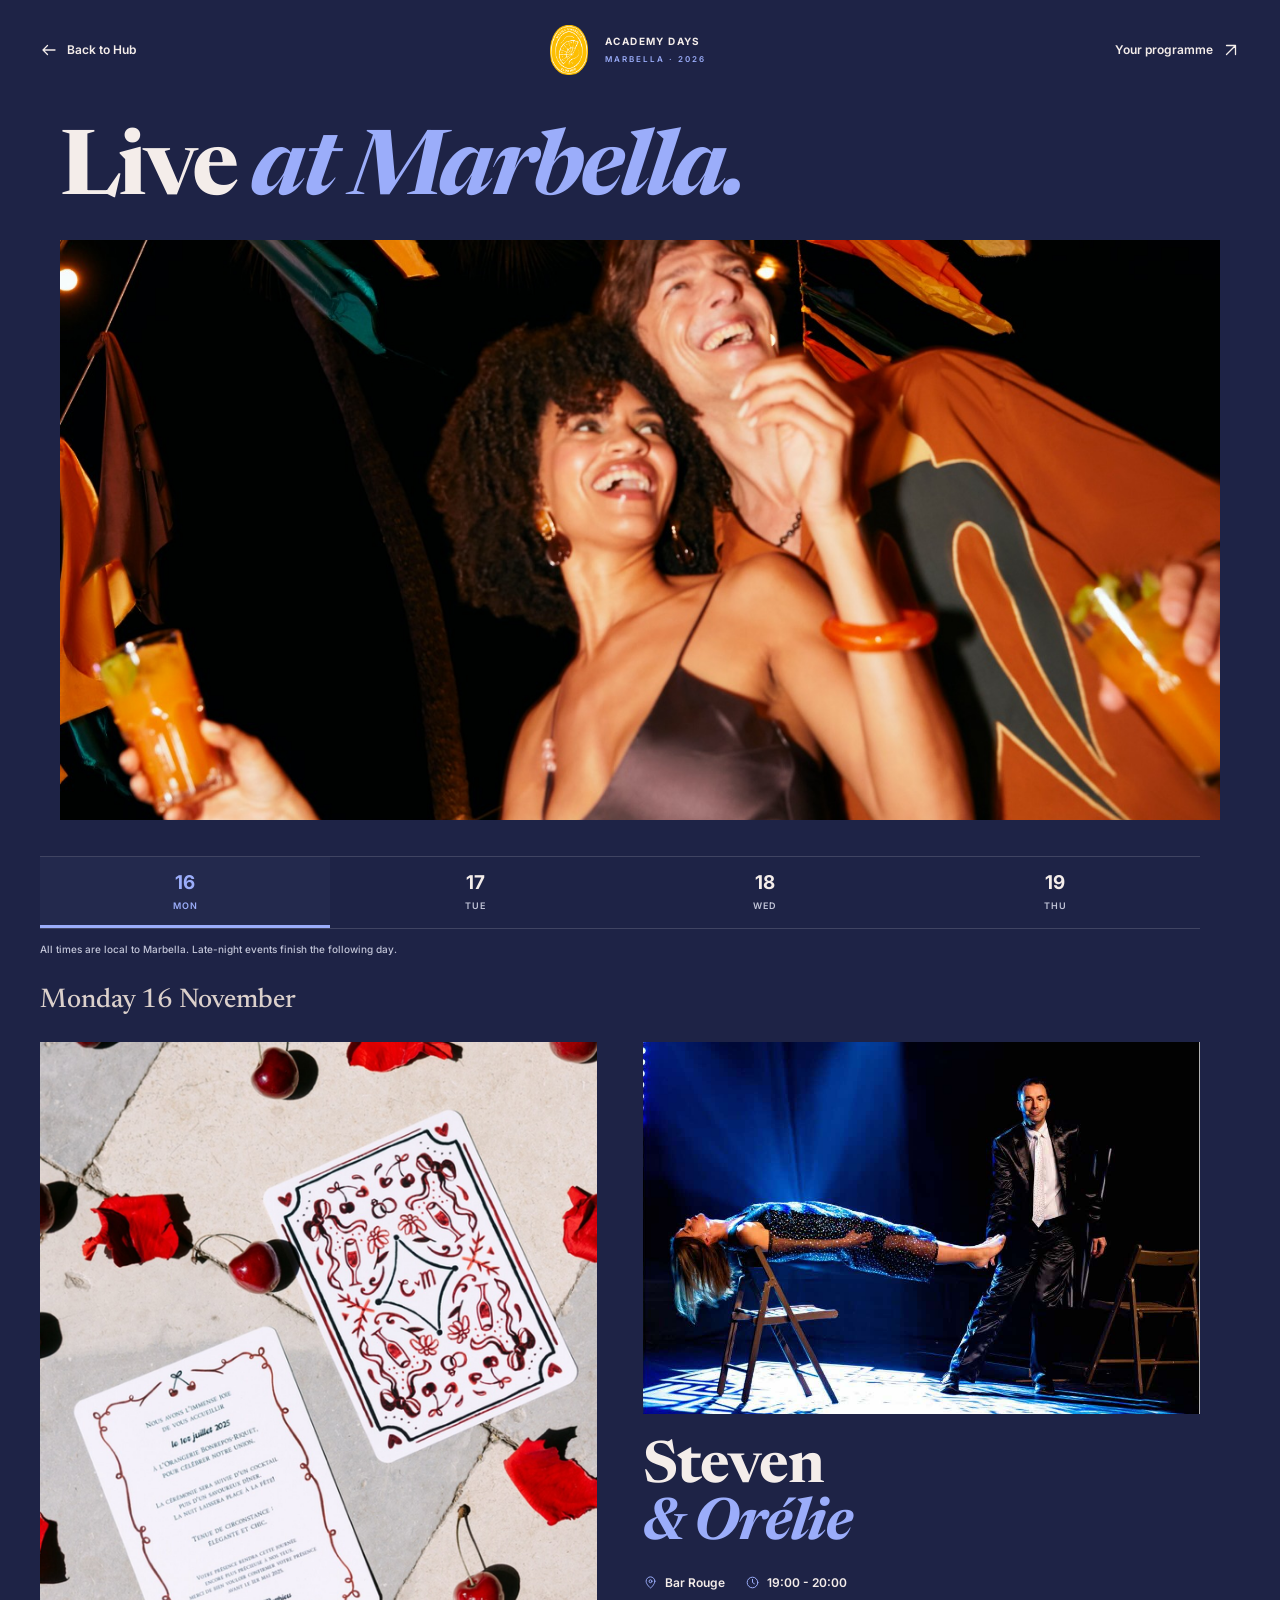
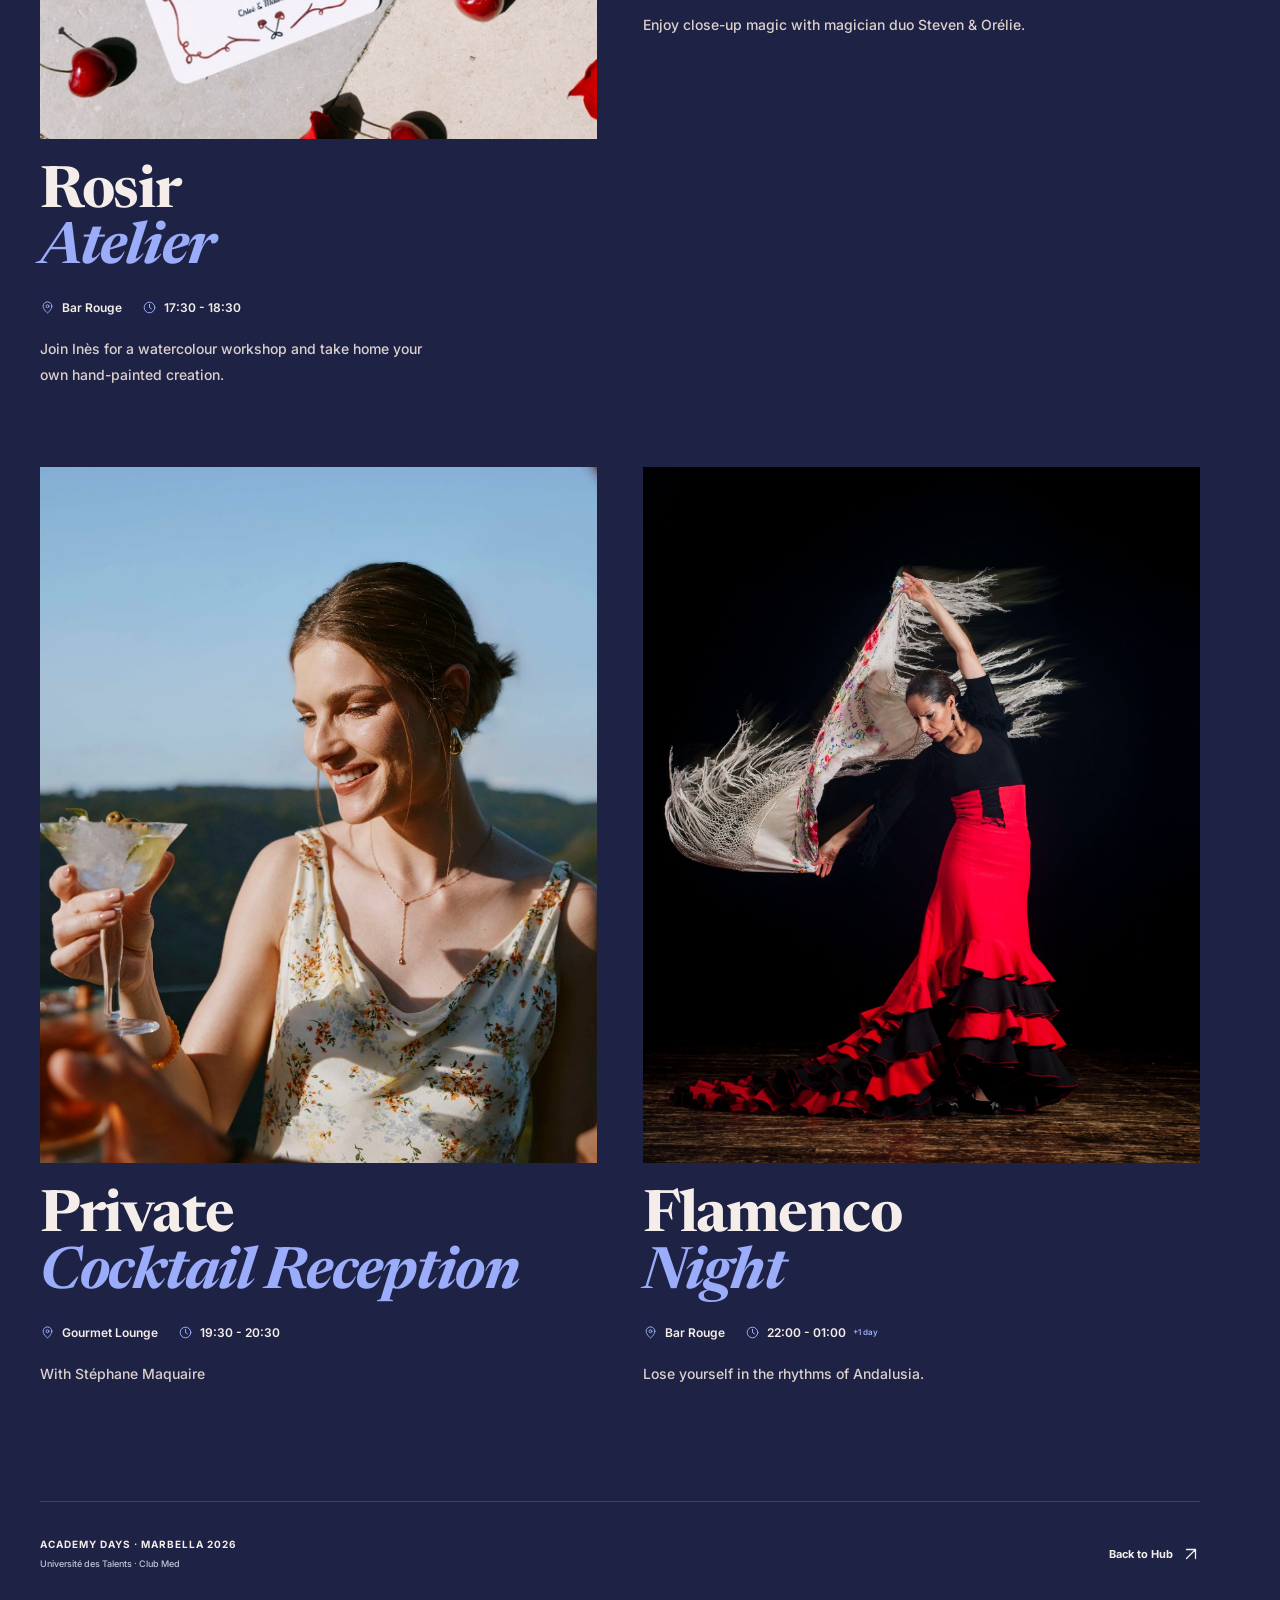
==== commit 450da24f: "Add files via upload" ====
--- a/index.html
+++ b/index.html
@@ -1,6 +1,6 @@
 <!doctype html>
-<html lang="en"><head><meta charset="utf-8"><meta name="viewport" content="width=device-width,initial-scale=1,viewport-fit=cover"><meta name="theme-color" content="#1e2346"><meta name="description" content="Academy Days evening events in Marbella, 16–19 November 2026."><title>Live at Marbella · Academy Days 2026</title><link rel="icon" href="assets/marbella-logo.png"><link rel="preconnect" href="https://fonts.googleapis.com"><link rel="preconnect" href="https://fonts.gstatic.com" crossorigin><link href="https://fonts.googleapis.com/css2?family=Inter:wght@500;600;700&family=Newsreader:ital,opsz,wght@0,6..72,500;0,6..72,700;1,6..72,500;1,6..72,700&display=swap" rel="stylesheet"><link rel="stylesheet" href="styles.css?v=8"><script defer src="events-data.js?v=3"></script><script defer src="app.js?v=10"></script></head>
+<html lang="en"><head><meta charset="utf-8"><meta name="viewport" content="width=device-width,initial-scale=1,viewport-fit=cover"><meta name="theme-color" content="#1e2346"><meta name="description" content="Academy Days evening events in Marbella, 16–19 November 2026."><title>Live at Marbella · Academy Days 2026</title><link rel="icon" href="assets/marbella-logo.png"><link rel="preconnect" href="https://fonts.googleapis.com"><link rel="preconnect" href="https://fonts.gstatic.com" crossorigin><link href="https://fonts.googleapis.com/css2?family=Inter:wght@500;600;700&family=Newsreader:ital,opsz,wght@0,6..72,500;0,6..72,700;1,6..72,500;1,6..72,700&display=swap" rel="stylesheet"><link rel="stylesheet" href="styles.css?v=8"><script defer src="events-data.js?v=4"></script><script defer src="app.js?v=11"></script></head>
 <body><a class="skip" href="#moments">Skip to events</a><header class="site-header"><a class="back" href="https://boostlearning.my.canva.site/hub-academy-days-2026"><svg class="nav-icon" viewBox="0 0 24 24" fill="none" stroke="currentColor" stroke-width="1.7" stroke-linecap="round" stroke-linejoin="round" aria-hidden="true"><path d="M20 12H4m6-6-6 6 6 6"/></svg>Back to Hub</a><a class="brand" href="#"><img src="assets/marbella-logo.png" width="48" height="50" alt="Academy Days"><span>ACADEMY DAYS<small>MARBELLA · 2026</small></span></a><a class="programme-link" href="https://academy-days-marbella-programme-2026.netlify.app/">Your programme <svg class="nav-icon" viewBox="0 0 24 24" fill="none" stroke="currentColor" stroke-width="1.7" stroke-linecap="round" stroke-linejoin="round" aria-hidden="true"><path d="M6 18 18 6M6 6h12v12"/></svg></a></header>
 <main><section class="hero hero-cover" aria-labelledby="page-title"><div class="hero-text"><h1 id="page-title">Live <em>at Marbella.</em></h1></div><div class="hero-photo"><img src="assets/cover-party.jpg" width="1365" height="2048" alt="Two friends celebrating under warm lights and colourful flags" fetchpriority="high"></div></section>
-<section id="moments" class="moments" aria-labelledby="moments-title"><h2 id="moments-title" class="visually-hidden">Your events</h2><nav class="day-nav" aria-label="Choose a day" id="dayNav"></nav><p class="schedule-note">All times are local to Marbella. Late-night events finish the following day.</p><div id="liveStatus" class="live-status" hidden aria-live="polite"></div><div id="eventList"></div><noscript><p>Monday 16: Private Cocktail Reception 19:30–20:30, Flamenco Night 22:00–01:00. Tuesday 17: Prom Show 22:00. Wednesday 18: Music Factory Live Show 22:00 and Silent Party with Vaaro after the show at Bar Rouge. Thursday 19: La Vie en Rose Show 22:00.</p><p>Daily, 16–19 November at Bar Rouge: Rosir Atelier 17:30–18:30 and Valentin Magicien 19:00–20:00. Tuesday and Thursday: LoungeDuo 18:45–20:00 at Bar Rouge and Vaaro 22:30–00:00 at the Nightclub. Wednesday: Vaaro 18:45–20:00 at Bar Rouge.</p></noscript></section>
+<section id="moments" class="moments" aria-labelledby="moments-title"><h2 id="moments-title" class="visually-hidden">Your events</h2><nav class="day-nav" aria-label="Choose a day" id="dayNav"></nav><p class="schedule-note">All times are local to Marbella. Late-night events finish the following day.</p><div id="liveStatus" class="live-status" hidden aria-live="polite"></div><div id="eventList"></div><noscript><p>Monday 16: Private Cocktail Reception 19:30–20:30, Flamenco Night 22:00–01:00. Tuesday 17: Prom Show 22:00. Wednesday 18: Music Factory Live Show 22:00 and Silent Party with Vaaro after the show at Bar Rouge. Thursday 19: La Vie en Rose Show 22:00.</p><p>Daily, 16–19 November at Bar Rouge: Rosir Atelier 17:30–18:30 and close-up magic with Steven &amp; Orélie 19:00–20:00. Tuesday and Thursday: LoungeDuo 18:45–20:00 at Bar Rouge and Vaaro 22:30–00:00 at the Nightclub. Wednesday: Vaaro 18:45–20:00 at Bar Rouge.</p></noscript></section>
 <footer><div>ACADEMY DAYS · MARBELLA 2026<small>Université des Talents · Club Med</small></div><a href="https://boostlearning.my.canva.site/hub-academy-days-2026">Back to Hub <svg class="nav-icon" viewBox="0 0 24 24" fill="none" stroke="currentColor" stroke-width="1.7" stroke-linecap="round" stroke-linejoin="round" aria-hidden="true"><path d="M6 18 18 6M6 6h12v12"/></svg></a></footer></main></body></html>
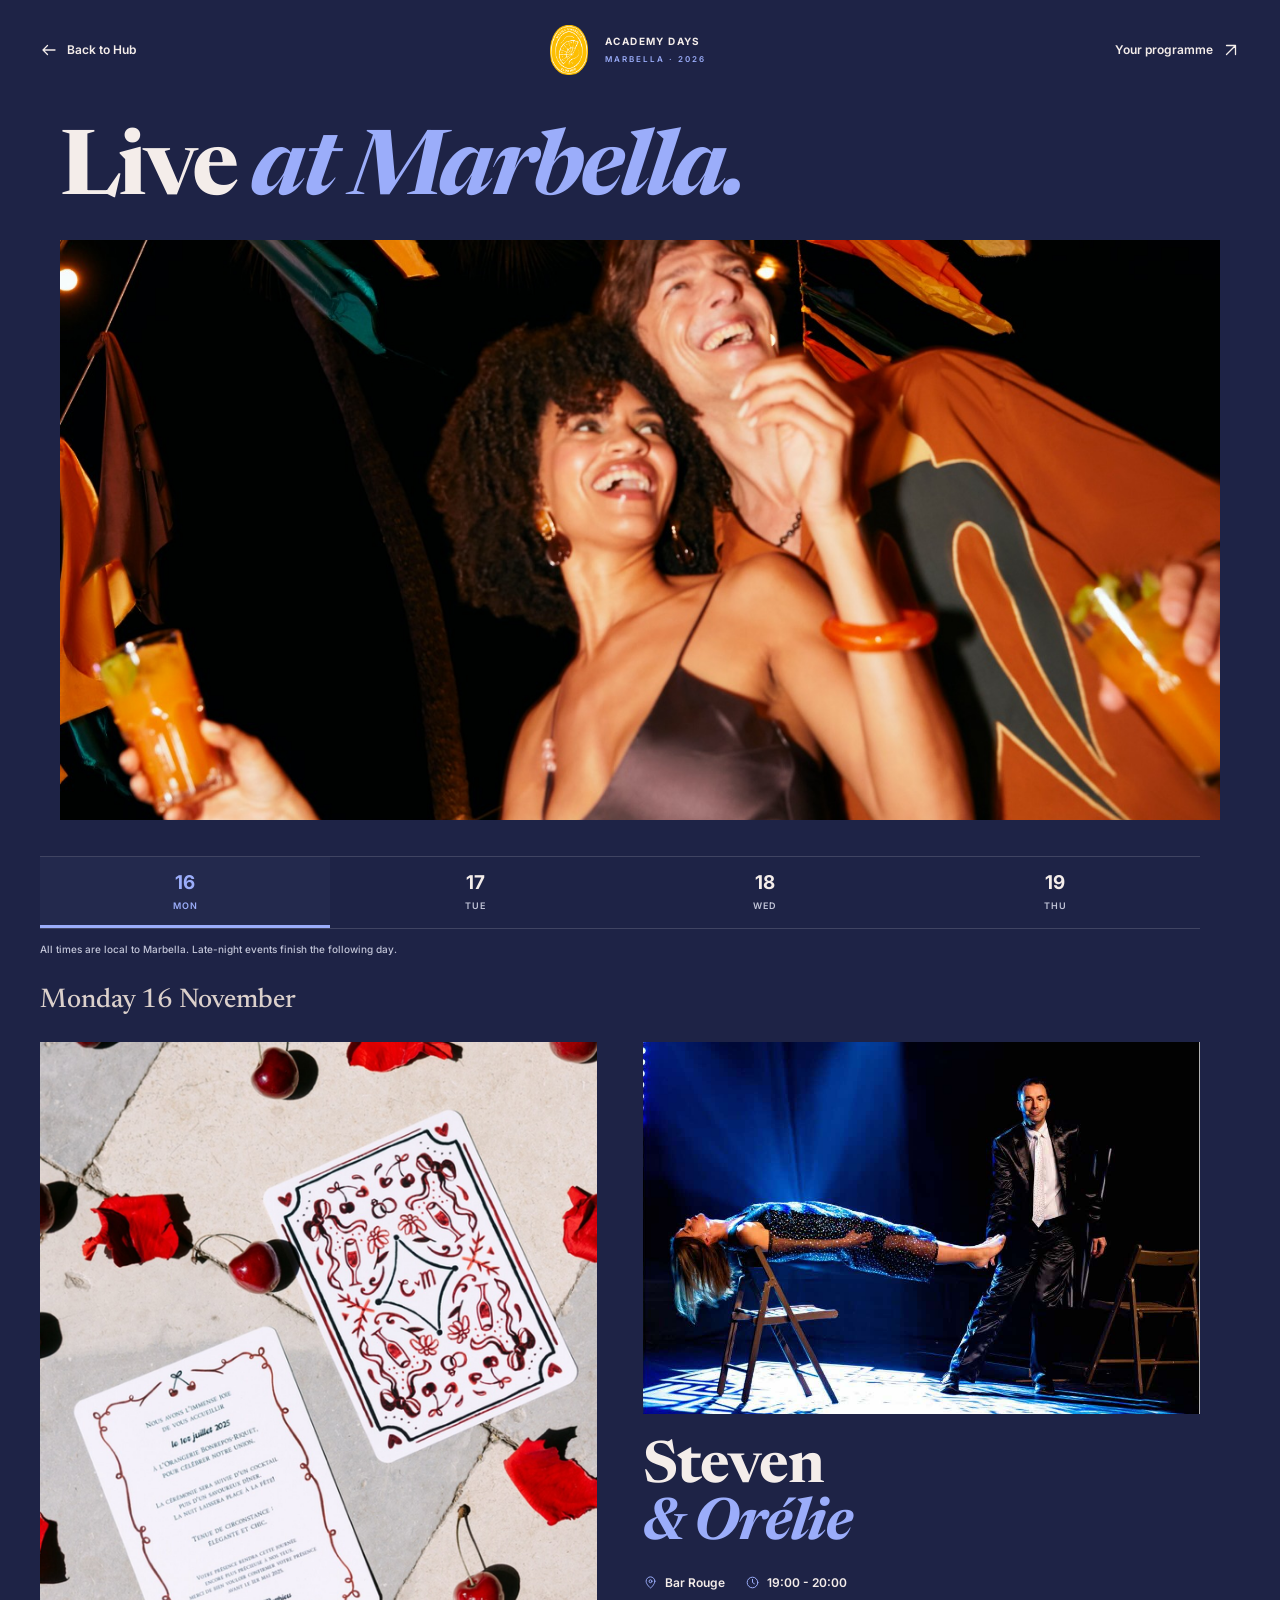
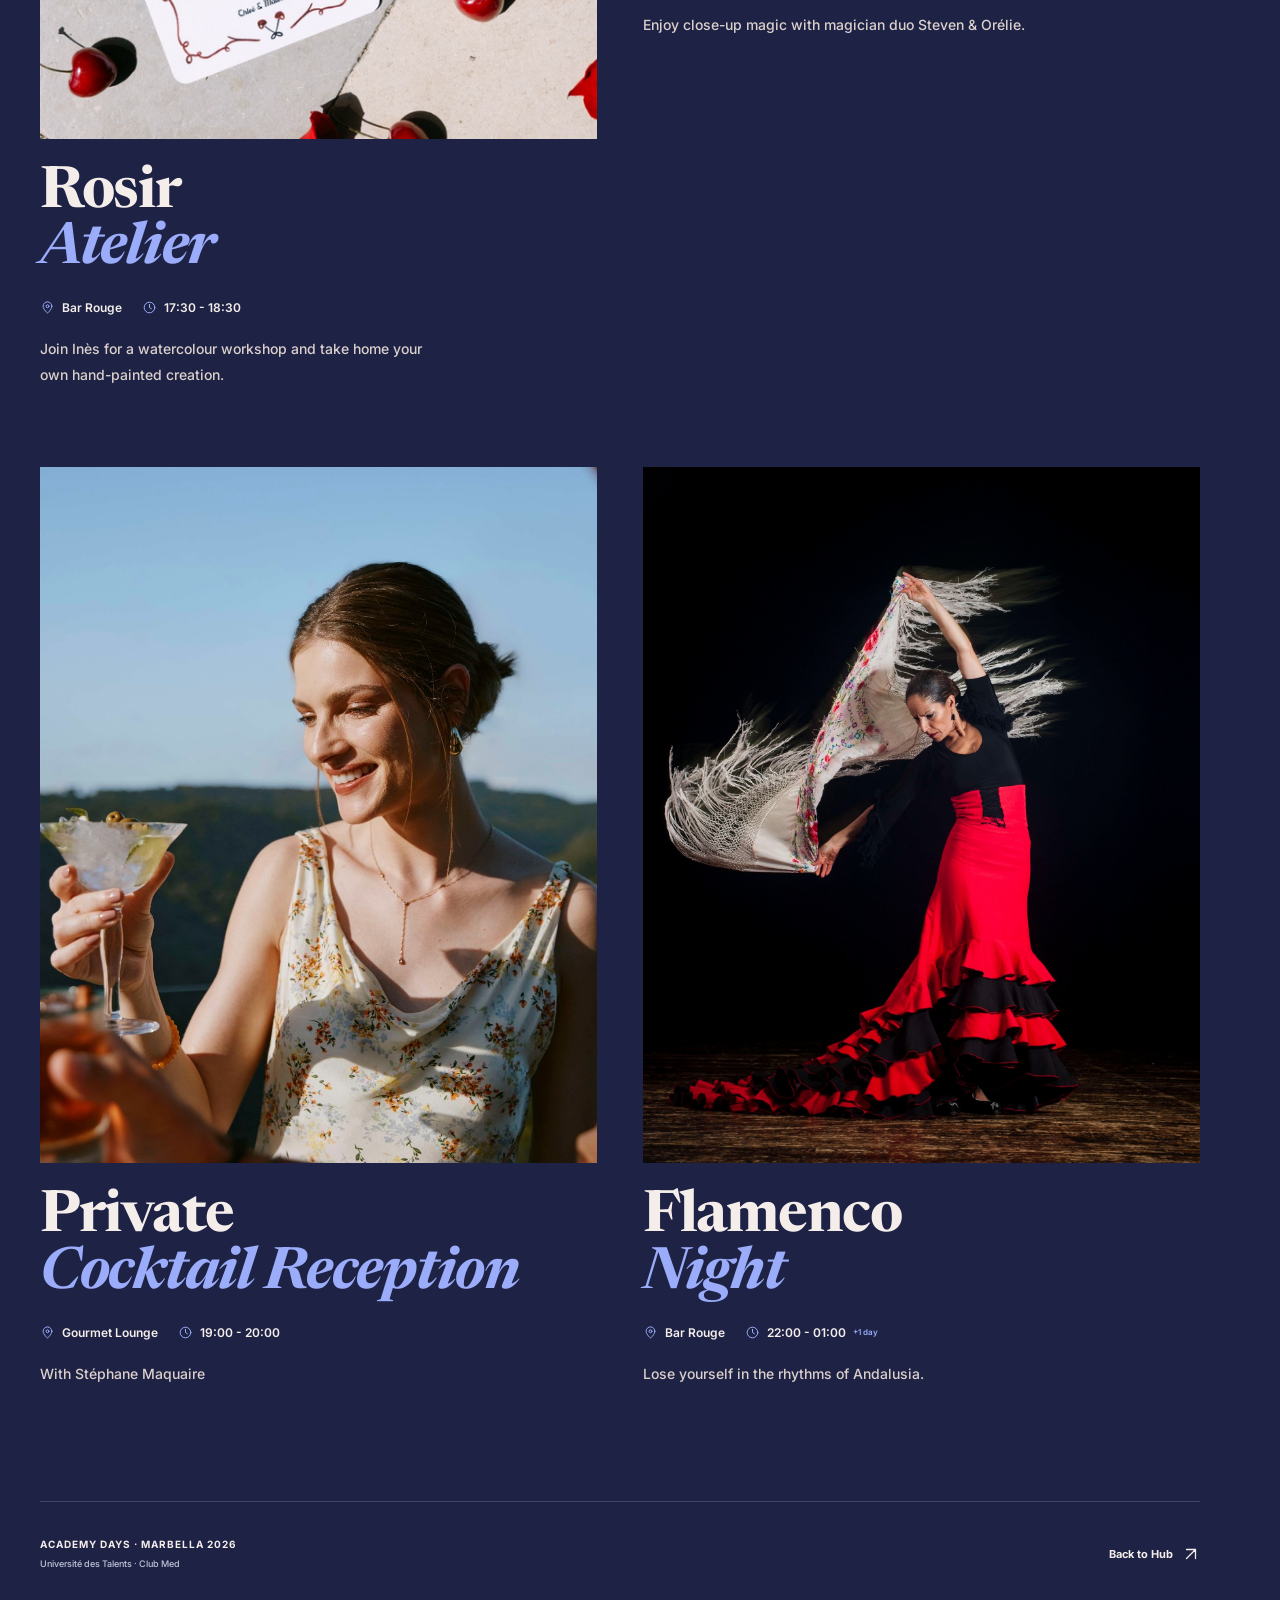
==== commit 6724ffbb: "Add files via upload" ====
--- a/index.html
+++ b/index.html
@@ -1,6 +1,6 @@
 <!doctype html>
-<html lang="en"><head><meta charset="utf-8"><meta name="viewport" content="width=device-width,initial-scale=1,viewport-fit=cover"><meta name="theme-color" content="#1e2346"><meta name="description" content="Academy Days evening events in Marbella, 16–19 November 2026."><title>Live at Marbella · Academy Days 2026</title><link rel="icon" href="assets/marbella-logo.png"><link rel="preconnect" href="https://fonts.googleapis.com"><link rel="preconnect" href="https://fonts.gstatic.com" crossorigin><link href="https://fonts.googleapis.com/css2?family=Inter:wght@500;600;700&family=Newsreader:ital,opsz,wght@0,6..72,500;0,6..72,700;1,6..72,500;1,6..72,700&display=swap" rel="stylesheet"><link rel="stylesheet" href="styles.css?v=8"><script defer src="events-data.js?v=4"></script><script defer src="app.js?v=11"></script></head>
+<html lang="en"><head><meta charset="utf-8"><meta name="viewport" content="width=device-width,initial-scale=1,viewport-fit=cover"><meta name="theme-color" content="#1e2346"><meta name="description" content="Academy Days evening events in Marbella, 16–19 November 2026."><title>Live at Marbella · Academy Days 2026</title><link rel="icon" href="assets/marbella-logo.png"><link rel="preconnect" href="https://fonts.googleapis.com"><link rel="preconnect" href="https://fonts.gstatic.com" crossorigin><link href="https://fonts.googleapis.com/css2?family=Inter:wght@500;600;700&family=Newsreader:ital,opsz,wght@0,6..72,500;0,6..72,700;1,6..72,500;1,6..72,700&display=swap" rel="stylesheet"><link rel="stylesheet" href="styles.css?v=8"><script defer src="events-data.js?v=5"></script><script defer src="app.js?v=11"></script></head>
 <body><a class="skip" href="#moments">Skip to events</a><header class="site-header"><a class="back" href="https://boostlearning.my.canva.site/hub-academy-days-2026"><svg class="nav-icon" viewBox="0 0 24 24" fill="none" stroke="currentColor" stroke-width="1.7" stroke-linecap="round" stroke-linejoin="round" aria-hidden="true"><path d="M20 12H4m6-6-6 6 6 6"/></svg>Back to Hub</a><a class="brand" href="#"><img src="assets/marbella-logo.png" width="48" height="50" alt="Academy Days"><span>ACADEMY DAYS<small>MARBELLA · 2026</small></span></a><a class="programme-link" href="https://academy-days-marbella-programme-2026.netlify.app/">Your programme <svg class="nav-icon" viewBox="0 0 24 24" fill="none" stroke="currentColor" stroke-width="1.7" stroke-linecap="round" stroke-linejoin="round" aria-hidden="true"><path d="M6 18 18 6M6 6h12v12"/></svg></a></header>
 <main><section class="hero hero-cover" aria-labelledby="page-title"><div class="hero-text"><h1 id="page-title">Live <em>at Marbella.</em></h1></div><div class="hero-photo"><img src="assets/cover-party.jpg" width="1365" height="2048" alt="Two friends celebrating under warm lights and colourful flags" fetchpriority="high"></div></section>
-<section id="moments" class="moments" aria-labelledby="moments-title"><h2 id="moments-title" class="visually-hidden">Your events</h2><nav class="day-nav" aria-label="Choose a day" id="dayNav"></nav><p class="schedule-note">All times are local to Marbella. Late-night events finish the following day.</p><div id="liveStatus" class="live-status" hidden aria-live="polite"></div><div id="eventList"></div><noscript><p>Monday 16: Private Cocktail Reception 19:30–20:30, Flamenco Night 22:00–01:00. Tuesday 17: Prom Show 22:00. Wednesday 18: Music Factory Live Show 22:00 and Silent Party with Vaaro after the show at Bar Rouge. Thursday 19: La Vie en Rose Show 22:00.</p><p>Daily, 16–19 November at Bar Rouge: Rosir Atelier 17:30–18:30 and close-up magic with Steven &amp; Orélie 19:00–20:00. Tuesday and Thursday: LoungeDuo 18:45–20:00 at Bar Rouge and Vaaro 22:30–00:00 at the Nightclub. Wednesday: Vaaro 18:45–20:00 at Bar Rouge.</p></noscript></section>
+<section id="moments" class="moments" aria-labelledby="moments-title"><h2 id="moments-title" class="visually-hidden">Your events</h2><nav class="day-nav" aria-label="Choose a day" id="dayNav"></nav><p class="schedule-note">All times are local to Marbella. Late-night events finish the following day.</p><div id="liveStatus" class="live-status" hidden aria-live="polite"></div><div id="eventList"></div><noscript><p>Monday 16: Private Cocktail Reception 19:00–20:00, Flamenco Night 22:00–01:00. Tuesday 17: Prom Show 22:00. Wednesday 18: Music Factory Live Show 22:00 and Silent Party with Vaaro after the show at Bar Rouge. Thursday 19: La Vie en Rose Show 22:00.</p><p>Daily, 16–19 November at Bar Rouge: Rosir Atelier 17:30–18:30 and close-up magic with Steven &amp; Orélie 19:00–20:00. Tuesday and Thursday: LoungeDuo 18:45–20:00 at Bar Rouge and Vaaro 22:30–00:00 at the Nightclub. Wednesday: Vaaro 18:45–20:00 at Bar Rouge.</p></noscript></section>
 <footer><div>ACADEMY DAYS · MARBELLA 2026<small>Université des Talents · Club Med</small></div><a href="https://boostlearning.my.canva.site/hub-academy-days-2026">Back to Hub <svg class="nav-icon" viewBox="0 0 24 24" fill="none" stroke="currentColor" stroke-width="1.7" stroke-linecap="round" stroke-linejoin="round" aria-hidden="true"><path d="M6 18 18 6M6 6h12v12"/></svg></a></footer></main></body></html>
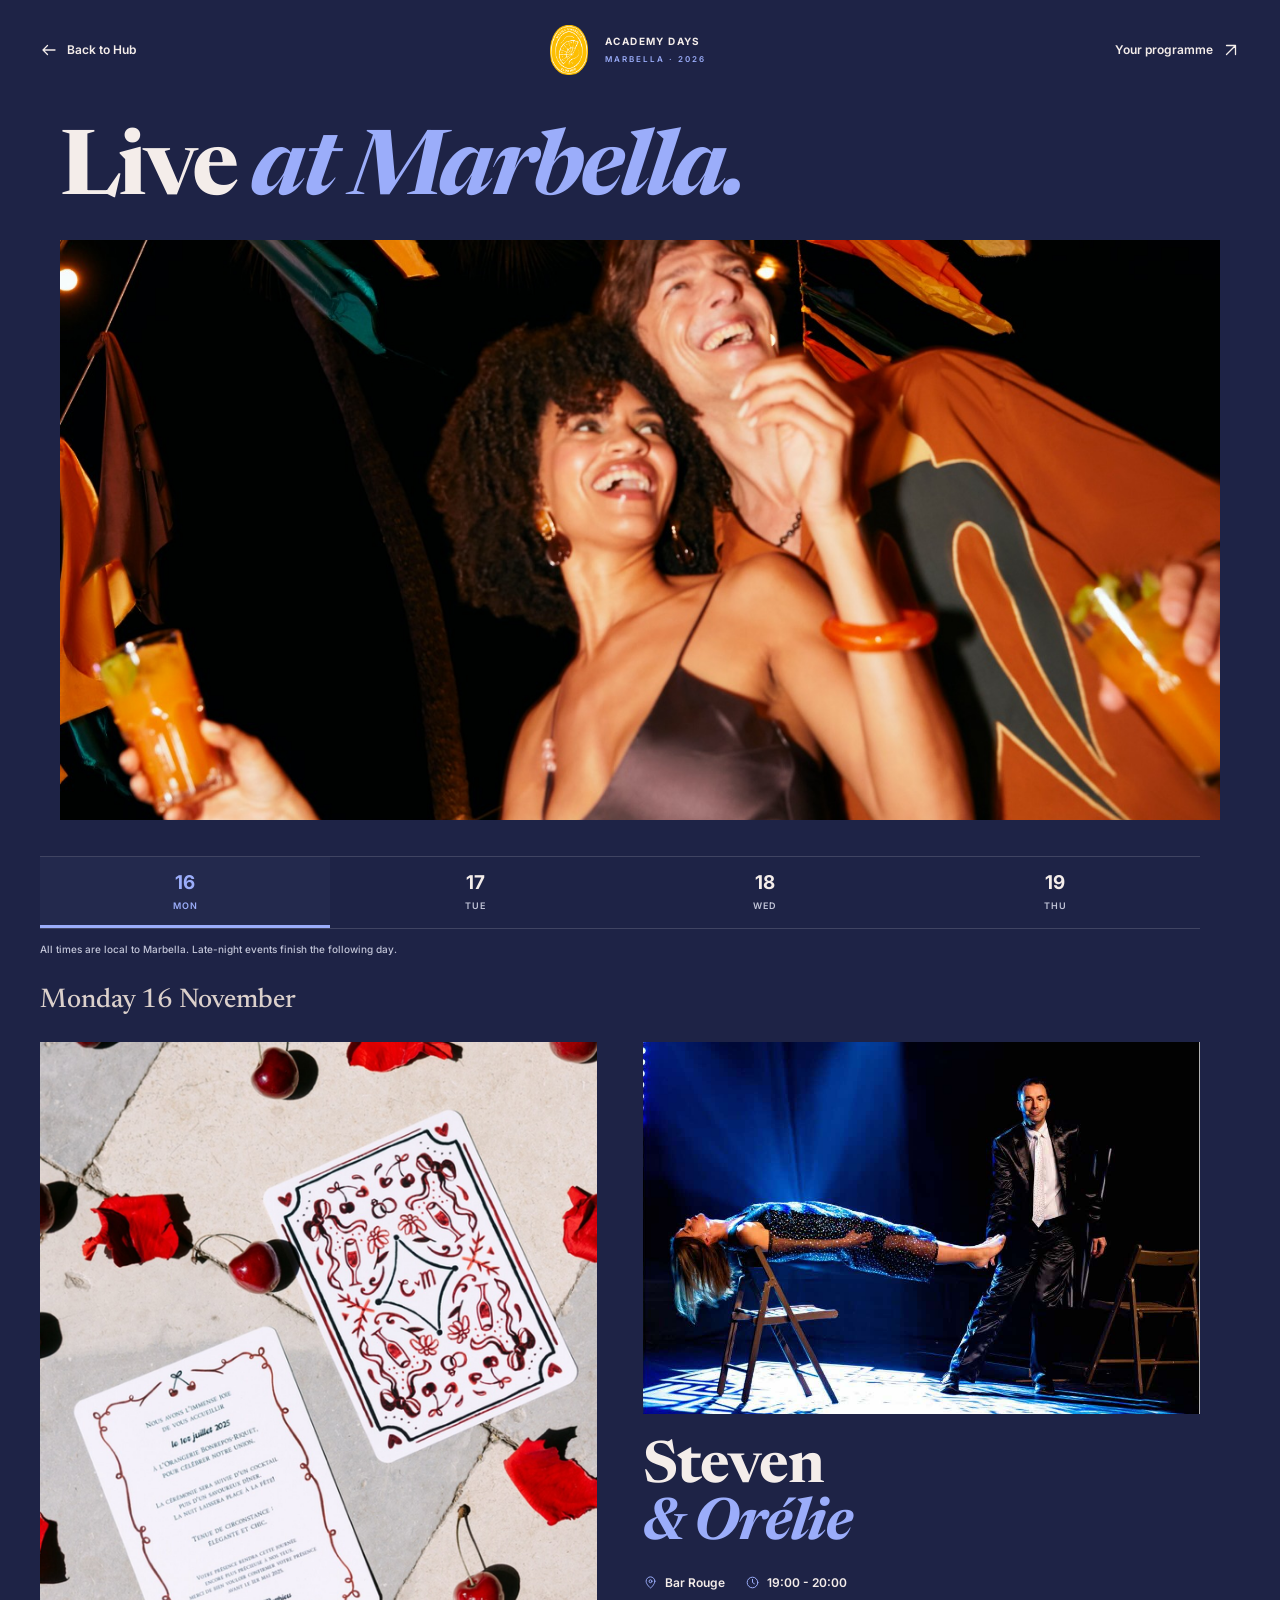
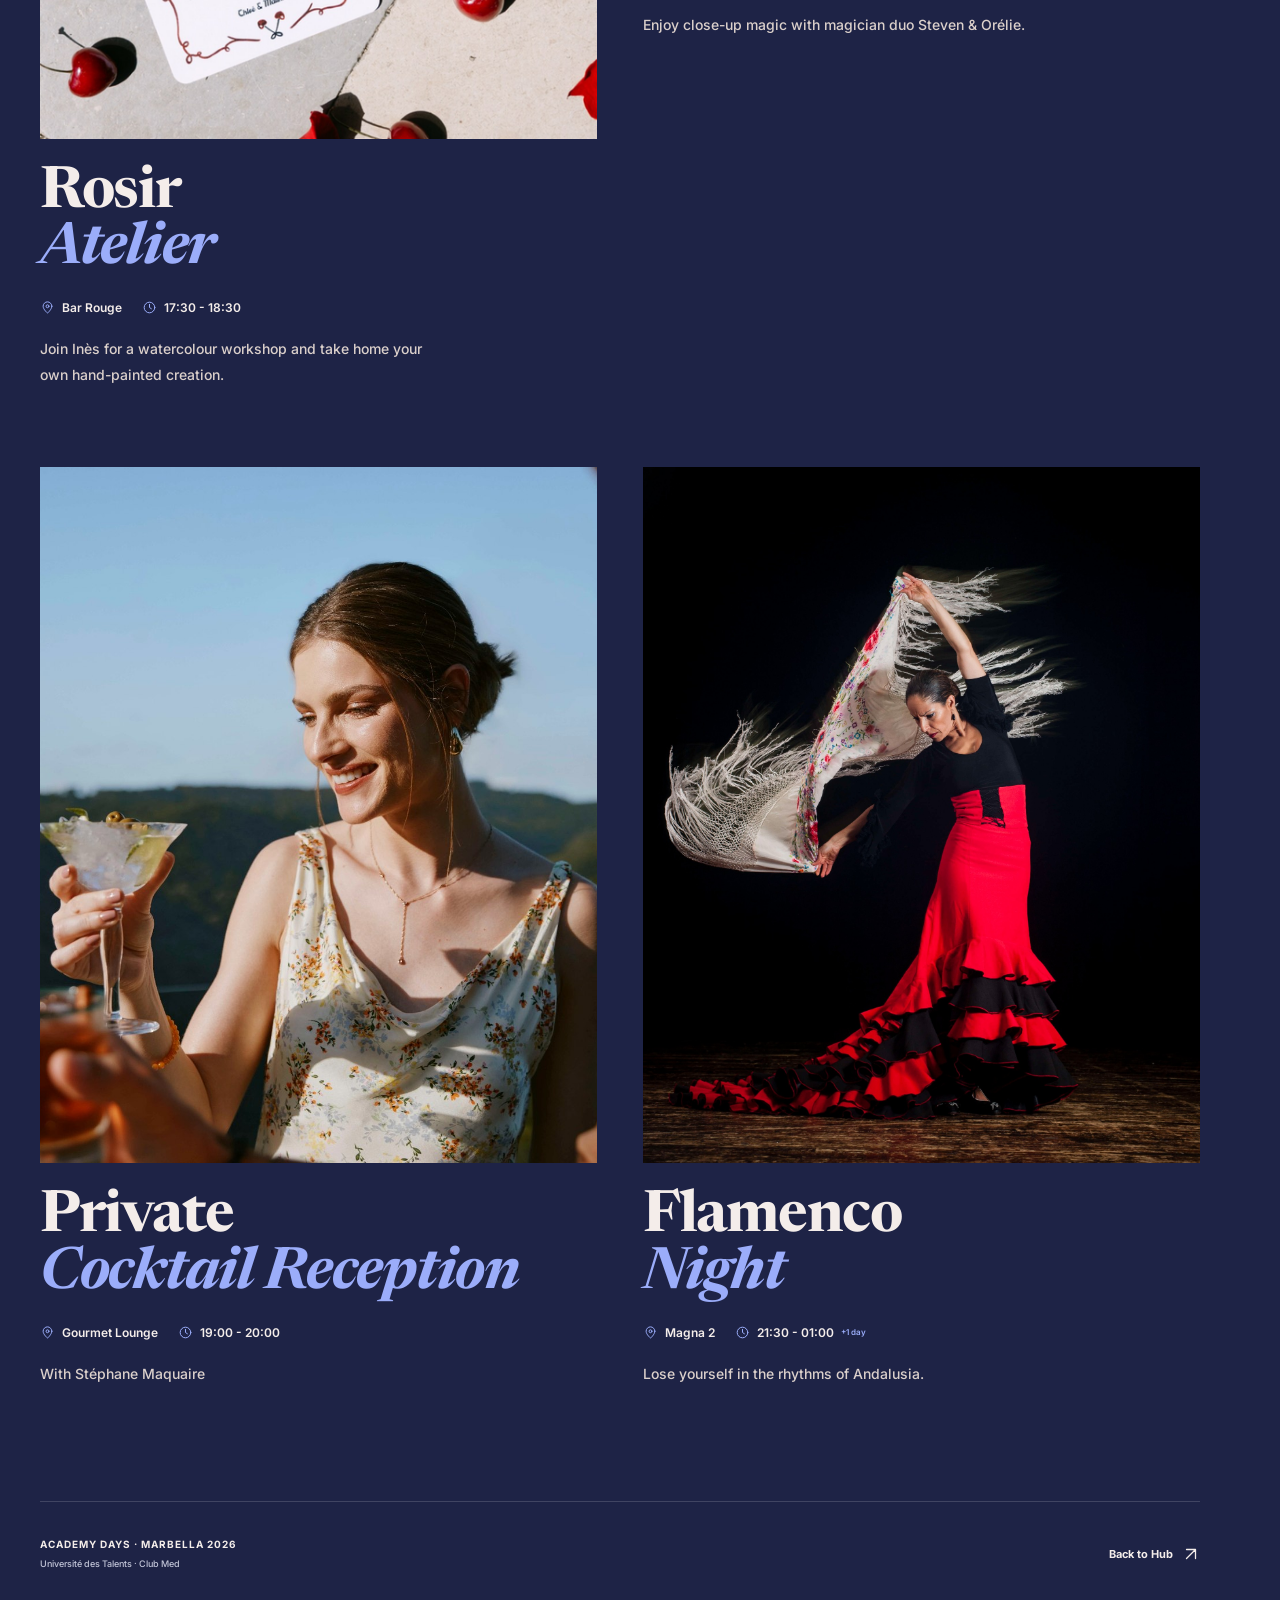
==== commit a10aba45: "Add files via upload" ====
--- a/index.html
+++ b/index.html
@@ -1,6 +1,6 @@
 <!doctype html>
-<html lang="en"><head><meta charset="utf-8"><meta name="viewport" content="width=device-width,initial-scale=1,viewport-fit=cover"><meta name="theme-color" content="#1e2346"><meta name="description" content="Academy Days evening events in Marbella, 16–19 November 2026."><title>Live at Marbella · Academy Days 2026</title><link rel="icon" href="assets/marbella-logo.png"><link rel="preconnect" href="https://fonts.googleapis.com"><link rel="preconnect" href="https://fonts.gstatic.com" crossorigin><link href="https://fonts.googleapis.com/css2?family=Inter:wght@500;600;700&family=Newsreader:ital,opsz,wght@0,6..72,500;0,6..72,700;1,6..72,500;1,6..72,700&display=swap" rel="stylesheet"><link rel="stylesheet" href="styles.css?v=8"><script defer src="events-data.js?v=5"></script><script defer src="app.js?v=11"></script></head>
+<html lang="en"><head><meta charset="utf-8"><meta name="viewport" content="width=device-width,initial-scale=1,viewport-fit=cover"><meta name="theme-color" content="#1e2346"><meta name="description" content="Academy Days evening events in Marbella, 16–19 November 2026."><title>Live at Marbella · Academy Days 2026</title><link rel="icon" href="assets/marbella-logo.png"><link rel="preconnect" href="https://fonts.googleapis.com"><link rel="preconnect" href="https://fonts.gstatic.com" crossorigin><link href="https://fonts.googleapis.com/css2?family=Inter:wght@500;600;700&family=Newsreader:ital,opsz,wght@0,6..72,500;0,6..72,700;1,6..72,500;1,6..72,700&display=swap" rel="stylesheet"><link rel="stylesheet" href="styles.css?v=8"><script defer src="events-data.js?v=6"></script><script defer src="app.js?v=11"></script></head>
 <body><a class="skip" href="#moments">Skip to events</a><header class="site-header"><a class="back" href="https://boostlearning.my.canva.site/hub-academy-days-2026"><svg class="nav-icon" viewBox="0 0 24 24" fill="none" stroke="currentColor" stroke-width="1.7" stroke-linecap="round" stroke-linejoin="round" aria-hidden="true"><path d="M20 12H4m6-6-6 6 6 6"/></svg>Back to Hub</a><a class="brand" href="#"><img src="assets/marbella-logo.png" width="48" height="50" alt="Academy Days"><span>ACADEMY DAYS<small>MARBELLA · 2026</small></span></a><a class="programme-link" href="https://academy-days-marbella-programme-2026.netlify.app/">Your programme <svg class="nav-icon" viewBox="0 0 24 24" fill="none" stroke="currentColor" stroke-width="1.7" stroke-linecap="round" stroke-linejoin="round" aria-hidden="true"><path d="M6 18 18 6M6 6h12v12"/></svg></a></header>
 <main><section class="hero hero-cover" aria-labelledby="page-title"><div class="hero-text"><h1 id="page-title">Live <em>at Marbella.</em></h1></div><div class="hero-photo"><img src="assets/cover-party.jpg" width="1365" height="2048" alt="Two friends celebrating under warm lights and colourful flags" fetchpriority="high"></div></section>
-<section id="moments" class="moments" aria-labelledby="moments-title"><h2 id="moments-title" class="visually-hidden">Your events</h2><nav class="day-nav" aria-label="Choose a day" id="dayNav"></nav><p class="schedule-note">All times are local to Marbella. Late-night events finish the following day.</p><div id="liveStatus" class="live-status" hidden aria-live="polite"></div><div id="eventList"></div><noscript><p>Monday 16: Private Cocktail Reception 19:00–20:00, Flamenco Night 22:00–01:00. Tuesday 17: Prom Show 22:00. Wednesday 18: Music Factory Live Show 22:00 and Silent Party with Vaaro after the show at Bar Rouge. Thursday 19: La Vie en Rose Show 22:00.</p><p>Daily, 16–19 November at Bar Rouge: Rosir Atelier 17:30–18:30 and close-up magic with Steven &amp; Orélie 19:00–20:00. Tuesday and Thursday: LoungeDuo 18:45–20:00 at Bar Rouge and Vaaro 22:30–00:00 at the Nightclub. Wednesday: Vaaro 18:45–20:00 at Bar Rouge.</p></noscript></section>
+<section id="moments" class="moments" aria-labelledby="moments-title"><h2 id="moments-title" class="visually-hidden">Your events</h2><nav class="day-nav" aria-label="Choose a day" id="dayNav"></nav><p class="schedule-note">All times are local to Marbella. Late-night events finish the following day.</p><div id="liveStatus" class="live-status" hidden aria-live="polite"></div><div id="eventList"></div><noscript><p>Monday 16: Private Cocktail Reception 19:00–20:00, Flamenco Night 21:30–01:00 at Magna 2. Tuesday 17: Prom Show 22:00. Wednesday 18: Music Factory Live Show 22:00 and Silent Party with Vaaro after the show at Bar Rouge. Thursday 19: La Vie en Rose Show 22:00.</p><p>Daily, 16–19 November at Bar Rouge: Rosir Atelier 17:30–18:30 and close-up magic with Steven &amp; Orélie 19:00–20:00. Tuesday and Thursday: LoungeDuo 18:45–20:00 at Bar Rouge and Vaaro 22:30–00:00 at the Nightclub. Wednesday: Vaaro 18:45–20:00 at Bar Rouge.</p></noscript></section>
 <footer><div>ACADEMY DAYS · MARBELLA 2026<small>Université des Talents · Club Med</small></div><a href="https://boostlearning.my.canva.site/hub-academy-days-2026">Back to Hub <svg class="nav-icon" viewBox="0 0 24 24" fill="none" stroke="currentColor" stroke-width="1.7" stroke-linecap="round" stroke-linejoin="round" aria-hidden="true"><path d="M6 18 18 6M6 6h12v12"/></svg></a></footer></main></body></html>
